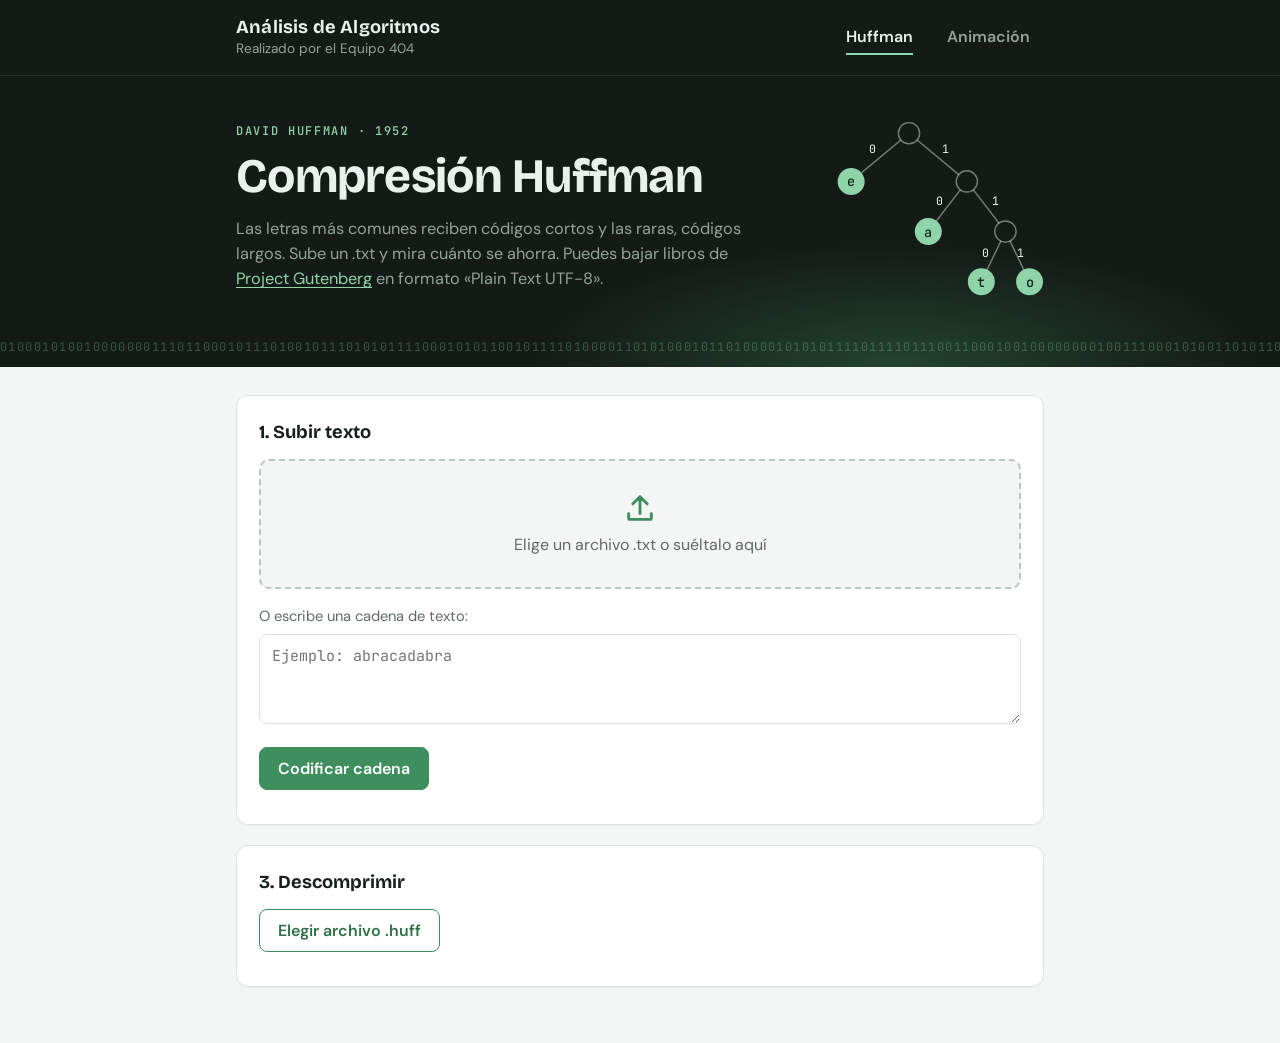
==== index.html @ 55862d4d "Resuelve conflictos de descomprension" ====
<!doctype html>
<html lang="es">
<head>
<meta charset="utf-8">
<meta name="viewport" content="width=device-width, initial-scale=1">
<title>Compresión Huffman</title>
<link rel="preconnect" href="https://fonts.googleapis.com">
<link rel="preconnect" href="https://fonts.gstatic.com" crossorigin>
<link href="https://fonts.googleapis.com/css2?family=Bricolage+Grotesque:opsz,wght@12..96,600;12..96,700&family=DM+Sans:wght@400;500;600&family=JetBrains+Mono:wght@400;500&display=swap" rel="stylesheet">
<link rel="stylesheet" href="estilos.css">
</head>
<body>

<header class="top">
  <div class="wrap">
    <div>
      <h1>Análisis de Algoritmos</h1>
      <p>Realizado por el Equipo 404</p>
    </div>
    <nav aria-label="Secciones">
      <a href="index.html" aria-current="page">Huffman</a>
      <a href="animacion.html">Animación</a>
    </nav>
  </div>
</header>

<section class="hero">
  <div class="wrap hero-inner">
    <div class="hero-text">
      <p class="eyebrow">David Huffman · 1952</p>
      <h2>Compresión Huffman</h2>
      <p class="lead">Las letras más comunes reciben códigos cortos y las raras, códigos largos. Sube un .txt y mira cuánto se ahorra. Puedes bajar libros de <a href="https://www.gutenberg.org" target="_blank" rel="noopener">Project Gutenberg</a> en formato «Plain Text UTF-8».</p>
    </div>
    <svg class="tree" viewBox="0 0 280 200" role="img" aria-label="Árbol de Huffman: e vale 0, a vale 10, t vale 110, o vale 111">
      <line class="ln" pathLength="1" style="--d:.3s" x1="140" y1="22" x2="80" y2="72"/>
      <line class="ln" pathLength="1" style="--d:.45s" x1="140" y1="22" x2="200" y2="72"/>
      <line class="ln" pathLength="1" style="--d:.9s" x1="200" y1="72" x2="160" y2="124"/>
      <line class="ln" pathLength="1" style="--d:1.05s" x1="200" y1="72" x2="240" y2="124"/>
      <line class="ln" pathLength="1" style="--d:1.5s" x1="240" y1="124" x2="215" y2="176"/>
      <line class="ln" pathLength="1" style="--d:1.65s" x1="240" y1="124" x2="265" y2="176"/>
      <circle class="node lf" style="--d:0s" cx="140" cy="22" r="11"/>
      <circle class="node lf" style="--d:.7s" cx="200" cy="72" r="11"/>
      <circle class="node lf" style="--d:1.3s" cx="240" cy="124" r="11"/>
      <g class="lf" style="--d:.8s"><circle class="leafc" cx="80" cy="72" r="14"/><text class="sym" x="80" y="72">e</text></g>
      <g class="lf" style="--d:1.35s"><circle class="leafc" cx="160" cy="124" r="14"/><text class="sym" x="160" y="124">a</text></g>
      <g class="lf" style="--d:1.9s"><circle class="leafc" cx="215" cy="176" r="14"/><text class="sym" x="215" y="176">t</text></g>
      <g class="lf" style="--d:2s"><circle class="leafc" cx="265" cy="176" r="14"/><text class="sym" x="265" y="176">o</text></g>
      <text class="bt" style="--d:.6s" x="102" y="38">0</text>
      <text class="bt" style="--d:.7s" x="178" y="38">1</text>
      <text class="bt" style="--d:1.2s" x="172" y="92">0</text>
      <text class="bt" style="--d:1.3s" x="230" y="92">1</text>
      <text class="bt" style="--d:1.8s" x="219" y="146">0</text>
      <text class="bt" style="--d:1.9s" x="256" y="146">1</text>
    </svg>
  </div>
  <div class="bitrail" aria-hidden="true"><span>[base64] [base64] </span></div>
</section>

<div class="wrap">
<main>

  <section id="huffman" class="stack">

    <div class="card">
      <h2>1. Subir texto</h2>
      <label class="drop" id="drop" for="fileIn">
        <svg viewBox="0 0 24 24" aria-hidden="true"><path d="M12 16V4M7 9l5-5 5 5M4 16v3a1 1 0 0 0 1 1h14a1 1 0 0 0 1-1v-3"/></svg>
        <span id="dropText">Elige un archivo .txt o suéltalo aquí</span>
        <input id="fileIn" type="file" accept=".txt,text/plain">
      </label>
      <label class="or" for="textIn">O escribe una cadena de texto:</label>
      <textarea id="textIn" rows="3" placeholder="Ejemplo: abracadabra"></textarea>
      <div class="actions"><button class="btn" id="textBtn" type="button">Codificar cadena</button></div>
      <div class="msg" id="msg" role="status" aria-live="polite"></div>
    </div>

    <div class="card" id="result" hidden>
      <h2>2. Resultado</h2>
      <div class="stats" id="stats"></div>
      <div class="cmp" id="cmp"></div>
      <div class="msg" id="verify"></div>
      <div class="actions">
        <button class="btn" id="dlHuff" type="button">Descargar comprimido (.huff)</button>
        <button class="btn" id="dlBack" type="button">Descargar recuperado (.txt)</button>
        <button class="btn ghost" id="dlBoth" type="button">Descargar ambos</button>
        <button class="btn ghost" id="toggle" type="button">Ver tabla de códigos</button>
        <button class="btn ghost" id="toggleTree" type="button">Ver árbol de frecuencias</button>
      </div>
      <div id="treeBox" hidden>
        <p class="msg" id="treeInfo"></p>
        <div class="treewrap"><svg id="treeSvg" class="ftree" role="img" aria-label="Árbol de frecuencias de Huffman"></svg></div>
      </div>
      <div id="tableBox" hidden>
        <div class="tablewrap">
          <table>
            <thead><tr><th>Símbolo</th><th class="n">Frecuencia</th><th class="n">Bits</th><th>Código</th></tr></thead>
            <tbody id="body"></tbody>
          </table>
        </div>
      </div>
    </div>

    <div class="card">
      <h2>3. Descomprimir</h2>
      <label class="btn ghost" for="huffIn" style="display:inline-block;cursor:pointer">Elegir archivo .huff</label>
      <input id="huffIn" type="file" accept=".huff" style="position:absolute;width:1px;height:1px;opacity:0">
      <div class="msg" id="decMsg" role="status" aria-live="polite"></div>
      <div id="decBox" hidden>
        <div class="preview" id="decPreview"></div>
        <div class="actions"><button class="btn" id="decDl" type="button">Descargar .txt</button></div>
      </div>
    </div>
  </section>
</main>
</div>

<script>
/* ===== Núcleo de Huffman (bytes UTF-8, códigos canónicos) ===== */
const SYM_NAMES = { 32: '␣', 10: '↵', 13: '⏎', 9: '⇥' };
function symLabel(b) {
  if (SYM_NAMES[b]) return SYM_NAMES[b];
  if (b < 32 || b === 127) return '0x' + b.toString(16).toUpperCase().padStart(2, '0');
  if (b >= 128) return '0x' + b.toString(16).toUpperCase();
  return String.fromCharCode(b);
}

function buildLengths(data) {
  const freq = new Array(256).fill(0);
  for (let i = 0; i < data.length; i++) freq[data[i]]++;
  const syms = [];
  for (let b = 0; b < 256; b++) if (freq[b]) syms.push(b);
  const lengths = new Array(256).fill(0);

  let root = null;

  if (syms.length === 1) {
    lengths[syms[0]] = 1;
    root = { sym: syms[0], w: freq[syms[0]] }; // Árbol de un solo nodo
  } else if (syms.length > 1) {
    let id = 0;
    let nodes = syms.map(b => ({ w: freq[b], id: id++, sym: b }));
    while (nodes.length > 1) {
      nodes.sort((a, b) => a.w - b.w || a.id - b.id);
      const a = nodes.shift(), b = nodes.shift();
      nodes.push({ w: a.w + b.w, id: id++, l: a, r: b });
    }
    (function walk(n, d) {
      if (n.sym !== undefined) { lengths[n.sym] = d; return; }
      walk(n.l, d + 1); walk(n.r, d + 1);
    })(nodes[0], 0);

    root = nodes[0]; // Capturar la raíz
  }

  return { freq, syms, lengths, root };
}

function canonicalBits(lengths) {
  const order = [];
  for (let b = 0; b < 256; b++) if (lengths[b] > 0) order.push(b);
  order.sort((a, b) => lengths[a] - lengths[b] || a - b);
  const table = new Array(256).fill(null);
  let code = 0n, prev = 0;
  order.forEach((s, i) => {
    const len = lengths[s];
    code = i === 0 ? 0n : (code + 1n) << BigInt(len - prev);
    prev = len;
    const str = code.toString(2).padStart(len, '0');
    const arr = new Uint8Array(len);
    for (let k = 0; k < len; k++) arr[k] = str.charCodeAt(k) - 48;
    table[s] = arr;
  });
  return table;
}

// Formato HUF1: "HUF1" | largo original (u32) | n símbolos (u16) | n × (byte, longitud) | bits
function huffmanCompress(data) {
  const { freq, syms, lengths, root } = buildLengths(data);
  const bitsTable = canonicalBits(lengths);
  let totalBits = 0;
  for (const b of syms) totalBits += freq[b] * lengths[b];
  const n = syms.length;
  const headerSize = 10 + n * 2;
  const out = new Uint8Array(headerSize + Math.ceil(totalBits / 8));
  out.set([0x48, 0x55, 0x46, 0x31], 0);
  const dv = new DataView(out.buffer);
  dv.setUint32(4, data.length);
  dv.setUint16(8, n);
  let p = 10;
  for (const b of syms) { out[p++] = b; out[p++] = lengths[b]; }
  let cur = 0, nb = 0, o = headerSize;
  for (let i = 0; i < data.length; i++) {
    const bits = bitsTable[data[i]];
    for (let k = 0; k < bits.length; k++) {
      cur = (cur << 1) | bits[k];
      if (++nb === 8) { out[o++] = cur; cur = 0; nb = 0; }
    }
  }
  if (nb > 0) out[o] = cur << (8 - nb);
  return { out, freq, syms, lengths, bitsTable, totalBits, headerSize, root };
}

function huffmanDecompress(bytes) {
  if (bytes.length < 10 || bytes[0] !== 0x48 || bytes[1] !== 0x55 || bytes[2] !== 0x46 || bytes[3] !== 0x31)
    throw new Error('El archivo no tiene el formato HUF1.');
  const dv = new DataView(bytes.buffer, bytes.byteOffset, bytes.byteLength);
  const len = dv.getUint32(4), n = dv.getUint16(8);
  const headerSize = 10 + n * 2;
  if (n > 256 || bytes.length < headerSize) throw new Error('Cabecera incompleta.');
  const out = new Uint8Array(len);
  if (len === 0) return out;
  if (n === 0) throw new Error('Tabla de códigos vacía.');
  const lengths = new Array(256).fill(0);
  for (let i = 0; i < n; i++) lengths[bytes[10 + i * 2]] = bytes[11 + i * 2];
  const bitsTable = canonicalBits(lengths);
  const L = [-1], R = [-1], leaf = [-1];
  for (let s = 0; s < 256; s++) {
    const bits = bitsTable[s];
    if (!bits) continue;
    let node = 0;
    for (let k = 0; k < bits.length; k++) {
      const arr = bits[k] ? R : L;
      if (arr[node] === -1) { arr[node] = L.length; L.push(-1); R.push(-1); leaf.push(-1); }
      node = arr[node];
    }
    leaf[node] = s;
  }
  let node = 0, o = 0;
  outer: for (let i = headerSize; i < bytes.length; i++) {
    const byte = bytes[i];
    for (let k = 7; k >= 0; k--) {
      node = ((byte >> k) & 1) ? R[node] : L[node];
      if (node === -1) throw new Error('Datos corruptos.');
      if (leaf[node] !== -1) {
        out[o++] = leaf[node]; node = 0;
        if (o === len) break outer;
      }
    }
  }
  if (o !== len) throw new Error('Faltan datos en el archivo.');
  return out;
}

/* ===== Interfaz Huffman ===== */
const $ = (s) => document.querySelector(s);
const fmtN = (n) => n.toLocaleString('es-MX');
function fmtBytes(n) {
  if (n < 1024) return n + ' B';
  if (n < 1048576) return (n / 1024).toFixed(1) + ' KB';
  return (n / 1048576).toFixed(2) + ' MB';
}
function download(name, bytes, mime) {
  const url = URL.createObjectURL(new Blob([bytes], { type: mime }));
  const a = document.createElement('a');
  a.href = url; a.download = name;
  document.body.appendChild(a); a.click(); a.remove();
  setTimeout(() => URL.revokeObjectURL(url), 3000);
}
function setMsg(el, text, kind) { el.textContent = text; el.className = 'msg' + (kind ? ' ' + kind : ''); }


/* Animaciones del resultado */
const reduceMotion = matchMedia('(prefers-reduced-motion: reduce)').matches;
function formatStat(v, kind) {
  if (kind === 'bytes') return fmtBytes(Math.round(v));
  if (kind === 'pct') return v.toFixed(1) + ' %';
  return v.toFixed(2);
}
function countUp() {
  document.querySelectorAll('#stats b').forEach(el => {
    const target = parseFloat(el.dataset.num), kind = el.dataset.kind;
    if (reduceMotion) { el.textContent = formatStat(target, kind); return; }
    const t0 = performance.now(), dur = 1000;
    (function tick(now) {
      const p = Math.min(1, (now - t0) / dur);
      el.textContent = formatStat(target * (1 - Math.pow(1 - p, 3)), kind);
      if (p < 1) requestAnimationFrame(tick); else el.textContent = formatStat(target, kind);
    })(t0);
  });
}
function showBars(orig, comp) {
  const pct = Math.max(2, Math.min(100, 100 * comp / orig));
  const row = (label, cls, text) => `<div class="cmp-row"><span>${label}</span><div class="cmp-track"><div class="cmp-fill ${cls}"></div><span class="cmp-text">${text}</span></div></div>`;
  $('#cmp').innerHTML = row('Original', '', fmtN(orig) + ' bytes') + row('Huffman', 'small', fmtN(comp) + ' bytes');
  const fills = document.querySelectorAll('#cmp .cmp-fill');
  requestAnimationFrame(() => requestAnimationFrame(() => {
    fills[0].style.width = '100%';
    fills[1].style.width = pct + '%';
  }));
}

let current = null; // { name, raw, res, back }

const MAX_BYTES = 10 * 1024 * 1024; // 10 MB

// Revisa que sea un .txt y que no sea demasiado grande
function checkFile(file) {
  const isTxt = /\.txt$/i.test(file.name) || file.type === 'text/plain';
  if (!isTxt) return 'Solo se aceptan archivos .txt.';
  if (file.size > MAX_BYTES) return `El archivo pesa ${fmtBytes(file.size)}; el máximo es ${fmtBytes(MAX_BYTES)}.`;
  return '';
}

async function handleFile(file, note = '') {
  const msg = $('#msg');
  if (!file) return;
  current = null;
  $('#result').hidden = true;
  const error = checkFile(file);
  if (error) { setMsg(msg, error, 'err'); return; }
  try {
    const raw = new Uint8Array(await file.arrayBuffer());
    if (!raw.length) throw new Error('El archivo está vacío.');
    processBytes(raw, file.name.replace(/\.txt$/i, ''));
    $('#dropText').textContent = file.name;
    setMsg(msg, note); // aviso opcional (p. ej. "se soltaron varios archivos")
  } catch (e) {
    setMsg(msg, e.message, 'err');
  }
}

// Codifica una cadena escrita a mano (se pasa a bytes UTF-8, igual que un .txt)
function handleText() {
  const msg = $('#msg');
  const text = $('#textIn').value;
  if (!text) { setMsg(msg, 'Escribe algo para codificar.', 'err'); return; }
  const raw = new TextEncoder().encode(text);
  if (raw.length > MAX_BYTES) { setMsg(msg, `La cadena pesa ${fmtBytes(raw.length)}; el máximo es ${fmtBytes(MAX_BYTES)}.`, 'err'); return; }
  processBytes(raw, 'cadena');
  setMsg(msg, '');
}

// Comprime, verifica y muestra el resultado (lo usan el archivo y la cadena)
function processBytes(raw, name) {
  const res = huffmanCompress(raw);
  const back = huffmanDecompress(res.out);
  const same = back.length === raw.length && back.every((v, i) => v === raw[i]);
  current = { name, raw, res, back };
  showResult(raw, res, same);
}

/* ===== Árbol de frecuencias =====
   Se arma a partir de la tabla de códigos: cada bit 0 va a la izquierda y cada 1 a la derecha.
   Así el dibujo coincide exactamente con los códigos de la tabla. Cada nodo interno
   guarda la suma de las frecuencias de las hojas que tiene debajo. */
function buildTree(res) {
  const root = { w: 0 };
  for (const s of res.syms) {
    let n = root;
    n.w += res.freq[s];
    for (const bit of res.bitsTable[s]) {
      const side = bit ? 'r' : 'l';
      n = n[side] || (n[side] = { w: 0 });
      n.w += res.freq[s];
    }
    n.sym = s;
  }
  return root;
}

const fmtShort = (n) => n >= 1e6 ? (n / 1e6).toFixed(1) + 'M' : n >= 1e4 ? Math.round(n / 1e3) + 'k' : String(n);

function drawTree(res) {
  const GAP = 46, LEVEL = 70, PAD = 30, R = 16;
  const root = buildTree(res);
  let leaves = 0, depth = 0;
  // Posición: las hojas se reparten de izquierda a derecha; cada padre queda al centro de sus hijos
  (function place(n, d) {
    n.y = PAD + d * LEVEL;
    depth = Math.max(depth, d);
    if (n.sym !== undefined) { n.x = PAD + leaves++ * GAP; return; }
    const kids = [n.l, n.r].filter(Boolean);
    kids.forEach(k => place(k, d + 1));
    n.x = kids.reduce((s, k) => s + k.x, 0) / kids.length;
  })(root, 0);

  const svg = $('#treeSvg');
  const W = PAD * 2 + (leaves - 1) * GAP, H = PAD * 2 + depth * LEVEL + 18;
  svg.setAttribute('viewBox', `0 0 ${W} ${H}`);
  svg.setAttribute('width', W);
  svg.setAttribute('height', H);
  svg.replaceChildren();
  const NS = 'http://www.w3.org/2000/svg';
  const el = (tag, attrs, text) => {
    const e = document.createElementNS(NS, tag);
    for (const k in attrs) e.setAttribute(k, attrs[k]);
    if (text !== undefined) e.textContent = text;
    return e;
  };
  const edges = el('g', {}), nodes = el('g', {});
  (function render(n, code) {
    for (const [side, bit] of [['l', '0'], ['r', '1']]) {
      const c = n[side];
      if (!c) continue;
      edges.append(el('line', { x1: n.x, y1: n.y, x2: c.x, y2: c.y }));
      edges.append(el('text', { class: 'bit', x: (n.x + c.x) / 2 + (bit === '0' ? -8 : 8), y: (n.y + c.y) / 2 - 4 }, bit));
      render(c, code + bit);
    }
    const g = el('g', { class: n.sym !== undefined ? 'leaf' : 'inner' });
    if (n.sym !== undefined) {
      g.append(el('title', {}, `${symLabel(n.sym)} · frecuencia ${fmtN(n.w)} · código ${code}`));
      g.append(el('circle', { cx: n.x, cy: n.y, r: R }));
      const label = symLabel(n.sym);
      g.append(el('text', { class: 'sym' + (label.length > 2 ? ' long' : ''), x: n.x, y: n.y }, label));
      g.append(el('text', { class: 'w', x: n.x, y: n.y + R + 11 }, fmtShort(n.w)));
    } else {
      g.append(el('title', {}, `Nodo interno · suma ${fmtN(n.w)}`));
      g.append(el('circle', { cx: n.x, cy: n.y, r: R }));
      g.append(el('text', { class: 'sum', x: n.x, y: n.y }, fmtShort(n.w)));
    }
    nodes.append(g);
  })(root, '');
  svg.append(edges, nodes);
  setMsg($('#treeInfo'), `${leaves} ${leaves === 1 ? 'hoja (símbolo distinto)' : 'hojas (símbolos distintos)'}, profundidad ${depth}. Izquierda = 0, derecha = 1. Pasa el cursor sobre una hoja para ver su código.`);
}

function showResult(raw, res, same) {
  $('#result').hidden = false;
  const saving = 100 * (1 - res.out.length / raw.length);
  const stat = (label, num, kind, main) => `<div class="stat${main ? ' main' : ''}"><b data-num="${num}" data-kind="${kind}">0</b><span>${label}</span></div>`;
  $('#stats').innerHTML =
    stat('Original', raw.length, 'bytes') +
    stat('Comprimido', res.out.length, 'bytes') +
    stat('Ahorro', saving, 'pct', true) +
    stat('Bits por símbolo', res.totalBits / raw.length, 'bits');
  countUp();
  showBars(raw.length, res.out.length);
  setMsg($('#verify'), same ? 'Verificado: al descomprimir se obtiene el mismo texto.' : 'Error: el texto descomprimido no coincide.', same ? 'ok' : 'err');

  const rows = res.syms.slice().sort((a, b) => res.freq[b] - res.freq[a] || a - b);
  const body = $('#body');
  body.replaceChildren();
  for (const b of rows) {
    const tr = document.createElement('tr');
    const cells = [
      [symLabel(b), ''],
      [fmtN(res.freq[b]), 'n'],
      [String(res.lengths[b]), 'n'],
      [Array.from(res.bitsTable[b]).join(''), 'c']
    ];
    for (const [text, cls] of cells) {
      const td = document.createElement('td');
      td.textContent = text;
      if (cls) td.className = cls;
      tr.append(td);
    }
    body.append(tr);
  }
  Array.from(body.children).forEach((tr, i) => { tr.style.animationDelay = Math.min(i, 24) * 25 + 'ms'; });
  drawTree(res);
  $('#result').scrollIntoView({ behavior: reduceMotion ? 'auto' : 'smooth', block: 'start' });
}

$('#fileIn').addEventListener('change', async (e) => {
  const f = e.target.files[0];
  await handleFile(f);
  e.target.value = ''; // permite volver a elegir el mismo archivo
});

const drop = $('#drop');
let dragDepth = 0; // cuenta entradas/salidas para que los hijos (svg, span) no causen parpadeo
drop.addEventListener('dragenter', (e) => { e.preventDefault(); dragDepth++; drop.classList.add('over'); });
drop.addEventListener('dragover', (e) => { e.preventDefault(); e.dataTransfer.dropEffect = 'copy'; });
drop.addEventListener('dragleave', (e) => {
  e.preventDefault();
  if (--dragDepth <= 0) { dragDepth = 0; drop.classList.remove('over'); }
});
drop.addEventListener('drop', (e) => {
  e.preventDefault();
  dragDepth = 0;
  drop.classList.remove('over');
  const files = e.dataTransfer.files;
  if (!files.length) return;
  const note = files.length > 1 ? `Soltaste ${files.length} archivos; solo se usó «${files[0].name}».` : '';
  handleFile(files[0], note);
});

// Evita que el navegador abra el archivo si se suelta fuera de la zona
['dragover', 'drop'].forEach(t => window.addEventListener(t, (e) => {
  if (!drop.contains(e.target)) e.preventDefault();
}));

$('#toggle').addEventListener('click', () => {
  const box = $('#tableBox');
  box.hidden = !box.hidden;
  $('#toggle').textContent = box.hidden ? 'Ver tabla de códigos' : 'Ocultar tabla de códigos';
});
$('#toggleTree').addEventListener('click', () => {
  const box = $('#treeBox');
  box.hidden = !box.hidden;
  $('#toggleTree').textContent = box.hidden ? 'Ver árbol de frecuencias' : 'Ocultar árbol de frecuencias';
});
$('#textBtn').addEventListener('click', handleText);
$('#textIn').addEventListener('keydown', (e) => { if (e.key === 'Enter' && (e.ctrlKey || e.metaKey)) handleText(); });
const dlCompressed = () => current && download(current.name + '.huff', current.res.out, 'application/octet-stream');
const dlRecovered = () => current && download(current.name + '_recuperado.txt', current.back, 'text/plain;charset=utf-8');
$('#dlHuff').addEventListener('click', dlCompressed);
$('#dlBack').addEventListener('click', dlRecovered);
$('#dlBoth').addEventListener('click', () => {
  if (!current) return;
  dlCompressed();
  setTimeout(dlRecovered, 400); // separados para que el navegador no bloquee la segunda descarga
});

let decoded = null, decName = 'texto';
$('#huffIn').addEventListener('change', async (e) => {
  const f = e.target.files[0];
  if (!f) return;
  const m = $('#decMsg');
  decoded = null;
  try {
    decoded = huffmanDecompress(new Uint8Array(await f.arrayBuffer()));
    decName = f.name.replace(/\.huff$/i, '');
    setMsg(m, 'Descomprimido: ' + fmtN(decoded.length) + ' bytes.', 'ok');
    $('#decPreview').textContent = new TextDecoder('utf-8').decode(decoded.subarray(0, 1500)) + (decoded.length > 1500 ? '\n…' : '');
    $('#decBox').hidden = false;
  } catch (err) {
    setMsg(m, err.message, 'err');
    $('#decBox').hidden = true;
  }
  e.target.value = ''; // permite volver a elegir el mismo archivo
});
$('#decDl').addEventListener('click', () => decoded && download(decName + '_recuperado.txt', decoded, 'text/plain;charset=utf-8'));
</script>
</body>
</html>
---- estilos.css ----
/* Análisis de Algoritmos · Equipo 404
   Banda oscura arriba (menú + portada animada), contenido claro abajo. */
:root {
  --bg: #F3F6F4;
  --surface: #FFFFFF;
  --ink: #17201B;
  --muted: #5F6B64;
  --line: #DCE3DE;
  --accent: #3E8E5E;
  --accent-dark: #2F7249;
  --accent-soft: #E6F2EA;
  --hero: #141B17;
  --hero-ink: #EAF1EC;
  --hero-muted: #93A39A;
  --leaf: #8FD4A9;
  --bad: #B3261E;
  --font-display: "Bricolage Grotesque", "Segoe UI", system-ui, sans-serif;
  --font-body: "DM Sans", system-ui, -apple-system, "Segoe UI", Roboto, sans-serif;
  --font-mono: "JetBrains Mono", ui-monospace, Menlo, Consolas, monospace;
}
* { box-sizing: border-box; }
html { scroll-behavior: smooth; }
body {
  margin: 0; background: var(--bg); color: var(--ink);
  font: 16px/1.55 var(--font-body);
}
h1, h2, h3 { font-family: var(--font-display); text-wrap: balance; }
[hidden] { display: none !important; }
.wrap { max-width: 840px; margin: 0 auto; padding-left: 16px; padding-right: 16px; }
:focus-visible { outline: 3px solid var(--accent); outline-offset: 2px; }

/* ---------- Banda superior ---------- */
.top { background: var(--hero); color: var(--hero-ink); border-bottom: 1px solid rgba(255,255,255,.08); }
.top .wrap { display: flex; flex-wrap: wrap; align-items: center; justify-content: space-between; gap: 8px 24px; padding-block: 16px; }
.top h1 { font-size: 1.15rem; margin: 0; line-height: 1.2; letter-spacing: .01em; }
.top p { margin: 0; color: var(--hero-muted); font-size: .85rem; }
nav { display: flex; gap: 6px; }
nav a {
  position: relative; color: var(--hero-muted); text-decoration: none; font-weight: 600; padding: 8px 14px; border-radius: 6px;
  transition: color .2s, background .2s;
}
nav a::after {
  content: ""; position: absolute; left: 14px; right: 14px; bottom: 3px; height: 2px; background: var(--leaf);
  transform: scaleX(0); transform-origin: left; transition: transform .25s ease;
}
nav a:hover { color: var(--hero-ink); background: rgba(255,255,255,.06); }
nav a:hover::after, nav a[aria-current="page"]::after { transform: scaleX(1); }
nav a[aria-current="page"] { color: var(--hero-ink); }
nav a:focus-visible { outline-color: var(--leaf); }

/* ---------- Portada ---------- */
.hero { position: relative; overflow: hidden; background: var(--hero); color: var(--hero-ink); }
.hero::before {
  content: ""; position: absolute; inset: auto -10% -60% 30%; height: 120%; pointer-events: none;
  background: radial-gradient(closest-side, rgba(62,142,94,.35), transparent 70%);
}
.hero-inner { position: relative; display: flex; flex-wrap: wrap; align-items: center; justify-content: space-between; gap: 24px 32px; padding-block: 36px 62px; }
.hero-text { flex: 1 1 320px; min-width: 0; }
.eyebrow { font: 500 12px/1 var(--font-mono); letter-spacing: .14em; text-transform: uppercase; color: var(--leaf); margin: 0 0 14px; }
.hero h2 { font-size: clamp(2rem, 6vw, 3rem); line-height: 1.05; margin: 0; letter-spacing: -.015em; }
.hero .lead { margin: 14px 0 0; max-width: 46ch; color: var(--hero-muted); font-size: 1.02rem; }
.hero .lead a { color: var(--leaf); text-underline-offset: 3px; }
.tree { flex: 0 1 270px; width: 100%; max-width: 270px; height: auto; }
.tree line { stroke: rgba(234,241,236,.45); stroke-width: 1.5; }
.tree .node { fill: var(--hero); stroke: rgba(234,241,236,.45); stroke-width: 1.5; }
.tree .leafc { fill: var(--leaf); }
.tree text { font-family: var(--font-mono); text-anchor: middle; dominant-baseline: central; }
.tree .sym { fill: #10261A; font-size: 14px; font-weight: 500; }
.tree .bt { fill: var(--hero-ink); font-size: 12px; }
.bitrail {
  position: absolute; left: 0; right: 0; bottom: 14px; overflow: hidden; white-space: nowrap;
  font: 400 12px/1 var(--font-mono); letter-spacing: .12em; color: rgba(143,212,169,.3); user-select: none;
}
.bitrail span { display: inline-block; }

/* Barras que se reacomodan (portada de ordenamiento) */
.sortbars { flex: 0 1 240px; height: 150px; width: 100%; max-width: 240px; display: flex; align-items: flex-end; gap: 6px; }
.sortbars i { flex: 1; height: 100%; background: var(--leaf); border-radius: 3px 3px 0 0; opacity: .85; transform-origin: bottom; transform: scaleY(calc(.25 + var(--h) * .75)); }
.sortbars i:nth-child(3n) { background: var(--accent); }
.sortbars i:nth-child(4n) { background: #CFE9D8; }

/* ---------- Contenido ---------- */
main { display: flex; flex-direction: column; gap: 20px; padding-block: 28px 56px; }
.stack { display: flex; flex-direction: column; gap: 20px; }
h2 { font-size: 1.15rem; margin: 0 0 12px; }
.sub { color: var(--muted); margin: 0 0 16px; max-width: 62ch; }
.card {
  background: var(--surface); border: 1px solid var(--line); border-radius: 12px; padding: 22px; min-width: 0;
  box-shadow: 0 1px 2px rgba(23,32,27,.04);
  transition: box-shadow .25s, transform .25s, border-color .25s;
}
.card:hover { box-shadow: 0 10px 28px -14px rgba(23,32,27,.28); border-color: #C6D2CA; }

/* Botones */
.btn {
  background: var(--accent); color: #fff; border: 1px solid var(--accent); border-radius: 8px; padding: 10px 18px;
  font: 600 1rem var(--font-body); cursor: pointer;
  transition: transform .15s, box-shadow .2s, background .2s, color .2s;
}
.btn:hover { background: var(--accent-dark); box-shadow: 0 6px 16px -6px rgba(47,114,73,.7); transform: translateY(-1px); }
.btn:active { transform: translateY(0) scale(.97); box-shadow: none; }
.btn.ghost { background: transparent; color: var(--accent-dark); border-color: var(--accent); }
.btn.ghost:hover { background: var(--accent-soft); box-shadow: none; }
.btn:disabled { opacity: .55; cursor: not-allowed; transform: none; box-shadow: none; }
.btn.busy::after {
  content: ""; display: inline-block; width: 12px; height: 12px; margin-left: 10px; vertical-align: -1px;
  border: 2px solid currentColor; border-right-color: transparent; border-radius: 50%; animation: spin .7s linear infinite;
}
.actions { display: flex; flex-wrap: wrap; align-items: center; gap: 10px; margin-top: 16px; }

/* Zona para soltar archivos */
.drop {
  position: relative; display: flex; flex-direction: column; align-items: center; gap: 8px; text-align: center;
  border: 2px dashed #B9C8BE; border-radius: 10px; padding: 30px 16px; cursor: pointer; color: var(--muted);
  background: var(--bg); transition: border-color .2s, background .2s, color .2s, transform .2s;
}
.drop svg { width: 34px; height: 34px; stroke: var(--accent); fill: none; stroke-width: 2; stroke-linecap: round; stroke-linejoin: round; }
.drop:hover, .drop.over { border-color: var(--accent); background: var(--accent-soft); color: var(--ink); }
.drop.over { transform: scale(1.01); }
.drop input { position: absolute; width: 1px; height: 1px; opacity: 0; }
.drop:focus-within { outline: 3px solid var(--accent); outline-offset: 2px; }

/* Mensajes */
.msg { margin-top: 12px; color: var(--muted); overflow-wrap: anywhere; }
.msg.ok { color: var(--accent-dark); font-weight: 500; }
.msg.err { color: var(--bad); }
.hint { color: var(--muted); font-size: .9rem; margin: 12px 0 0; }

/* Resultado */
.stats { display: grid; grid-template-columns: repeat(auto-fit, minmax(150px, 1fr)); gap: 12px; margin-bottom: 18px; }
.stat { background: var(--bg); border: 1px solid var(--line); border-radius: 10px; padding: 12px 14px; min-width: 0; }
.stat b { display: block; font: 700 1.6rem/1.2 var(--font-display); font-variant-numeric: tabular-nums; }
.stat span { color: var(--muted); font-size: .85rem; }
.stat.main { background: var(--accent-soft); border-color: #BCDCC8; }
.stat.main b { color: var(--accent-dark); }

.cmp { display: grid; gap: 8px; margin-bottom: 6px; }
.cmp-row { display: grid; grid-template-columns: 96px 1fr; gap: 12px; align-items: center; font-size: .9rem; color: var(--muted); }
.cmp-track { height: 28px; background: var(--bg); border: 1px solid var(--line); border-radius: 6px; position: relative; overflow: hidden; }
.cmp-fill { height: 100%; width: 0; background: #C9D3CC; transition: width 1.1s cubic-bezier(.2,.8,.2,1); }
.cmp-fill.small { background: linear-gradient(90deg, var(--accent), #5FB382); }
.cmp-text { position: absolute; inset: 0; display: flex; align-items: center; padding-left: 10px; font: 500 12px var(--font-mono); color: var(--ink); }

/* Cadena escrita a mano */
.or { display: block; margin: 16px 0 6px; color: var(--muted); font-size: .92rem; }
#textIn {
  width: 100%; padding: 10px 12px; font: 15px/1.5 var(--font-mono); color: var(--ink);
  background: var(--surface); border: 1px solid var(--line); border-radius: 8px; resize: vertical;
}
#textIn:focus { outline: none; border-color: var(--accent); box-shadow: 0 0 0 3px var(--accent-soft); }

/* Árbol de frecuencias */
.treewrap { overflow: auto; max-height: 520px; border: 1px solid var(--line); border-radius: 8px; margin-top: 10px; background: var(--surface); }
.ftree { display: block; margin: 0 auto; }
.ftree line { stroke: #B9C6BE; stroke-width: 1.5; }
.ftree text { font-family: var(--font-mono); text-anchor: middle; dominant-baseline: central; }
.ftree .bit { fill: var(--accent-dark); font-size: 11px; font-weight: 600; }
.ftree .inner circle { fill: var(--surface); stroke: var(--accent); stroke-width: 1.5; }
.ftree .inner .sum { fill: var(--muted); font-size: 10px; }
.ftree .leaf circle { fill: var(--leaf); stroke: var(--accent-dark); stroke-width: 1.5; }
.ftree .leaf .sym { fill: #10261A; font-size: 13px; font-weight: 600; }
.ftree .leaf .sym.long { font-size: 8.5px; }
.ftree .leaf .w { fill: var(--muted); font-size: 10px; }
.ftree g { cursor: default; }

/* Tabla */
.tablewrap { overflow: auto; max-height: 360px; border: 1px solid var(--line); border-radius: 8px; margin-top: 14px; }
table { border-collapse: collapse; width: 100%; font-size: .92rem; }
th, td { text-align: left; padding: 8px 12px; border-bottom: 1px solid var(--line); }
th {
  position: sticky; top: 0; z-index: 1; color: var(--muted); font: 500 12px var(--font-mono); letter-spacing: .06em;
  text-transform: uppercase; background: var(--bg); white-space: nowrap;
}
tbody tr { transition: background .15s; }
tbody tr:hover { background: var(--accent-soft); }
tr:last-child td { border-bottom: 0; }
td.n, th.n { text-align: right; font-variant-numeric: tabular-nums; }
td.c { font-family: var(--font-mono); font-size: .85rem; color: var(--accent-dark); word-break: break-all; }

.preview {
  font: .88rem/1.5 var(--font-mono); background: var(--bg); border: 1px solid var(--line);
  border-radius: 8px; padding: 12px 14px; white-space: pre-wrap; overflow-wrap: anywhere; max-height: 180px; overflow: auto; margin-top: 12px;
}

/* ---------- Ordenamiento ---------- */
.algos { display: flex; flex-wrap: wrap; gap: 8px; margin-bottom: 18px; }
.algos label {
  --c: var(--accent); cursor: pointer; display: inline-flex; align-items: center; gap: 8px;
  padding: 6px 14px 6px 10px; border: 1px solid var(--line); border-radius: 999px; background: var(--surface);
  font-size: .92rem; transition: border-color .2s, background .2s, transform .15s;
}
.algos label::before { content: ""; width: 10px; height: 10px; border-radius: 50%; background: var(--c); flex: none; }
.algos label:hover { transform: translateY(-1px); border-color: var(--c); }
.algos input { width: 16px; height: 16px; accent-color: var(--c); margin: 0; }
.algos label:has(input:checked) { border-color: var(--c); background: color-mix(in srgb, var(--c) 11%, #fff); }
.chartbox { position: relative; width: 100%; }
.progress { height: 5px; background: var(--line); border-radius: 99px; overflow: hidden; margin-top: 16px; opacity: 0; transition: opacity .3s; }
.progress.on { opacity: 1; }
.progress-fill {
  height: 100%; width: 0; border-radius: 99px; transition: width .45s ease;
  background: linear-gradient(90deg, var(--accent), var(--leaf), var(--accent)); background-size: 200% 100%;
}
.progress.on .progress-fill { animation: shimmer 1.2s linear infinite; }

@media (max-width: 560px) {
  .card { padding: 16px 14px; }
  .cmp-row { grid-template-columns: 1fr; gap: 4px; }
}

/* ---------- Animaciones ---------- */
@keyframes spin { to { transform: rotate(360deg); } }
@keyframes shimmer { to { background-position: -200% 0; } }
@keyframes rise { from { opacity: 0; transform: translateY(14px); } }
@keyframes rowIn { from { opacity: 0; transform: translateX(-8px); } }
@keyframes drawLn { to { stroke-dashoffset: 0; } }
@keyframes pop { from { opacity: 0; transform: scale(.3); } }
@keyframes fade { from { opacity: 0; } }
@keyframes bob { 50% { transform: translateY(-5px); } }
@keyframes rail { to { transform: translateX(-50%); } }
@keyframes sortbar { 50% { transform: scaleY(calc(.25 + (1 - var(--h)) * .75)); } }

@media (prefers-reduced-motion: no-preference) {
  .hero-text > * { animation: rise .7s cubic-bezier(.2,.8,.2,1) backwards; }
  .hero-text > :nth-child(2) { animation-delay: .08s; }
  .hero-text > :nth-child(3) { animation-delay: .16s; }
  main > *, .stack > * { animation: rise .6s cubic-bezier(.2,.8,.2,1) backwards; }
  main > :nth-child(2), .stack > :nth-child(2) { animation-delay: .1s; }
  main > :nth-child(3), .stack > :nth-child(3) { animation-delay: .2s; }
  #result { animation: rise .6s cubic-bezier(.2,.8,.2,1) backwards; }
  .stats .stat { animation: rise .5s cubic-bezier(.2,.8,.2,1) backwards; }
  .stats .stat:nth-child(2) { animation-delay: .08s; }
  .stats .stat:nth-child(3) { animation-delay: .16s; }
  .stats .stat:nth-child(4) { animation-delay: .24s; }
  tbody tr { animation: rowIn .35s ease backwards; }
  .drop svg { animation: bob 2.6s ease-in-out infinite; }
  .bitrail span { animation: rail 60s linear infinite; }
  .tree .ln { stroke-dasharray: 1; stroke-dashoffset: 1; animation: drawLn .55s ease forwards; animation-delay: var(--d); }
  .tree .lf { transform-box: fill-box; transform-origin: center; animation: pop .45s cubic-bezier(.3,1.6,.5,1) backwards; animation-delay: var(--d); }
  .tree .bt { animation: fade .4s ease backwards; animation-delay: var(--d); }
  .sortbars i { animation: sortbar 2.8s ease-in-out infinite; animation-delay: calc(var(--i) * -.22s); }
}
@media (prefers-reduced-motion: reduce) {
  html { scroll-behavior: auto; }
  .cmp-fill, .progress-fill { transition: none; }
}
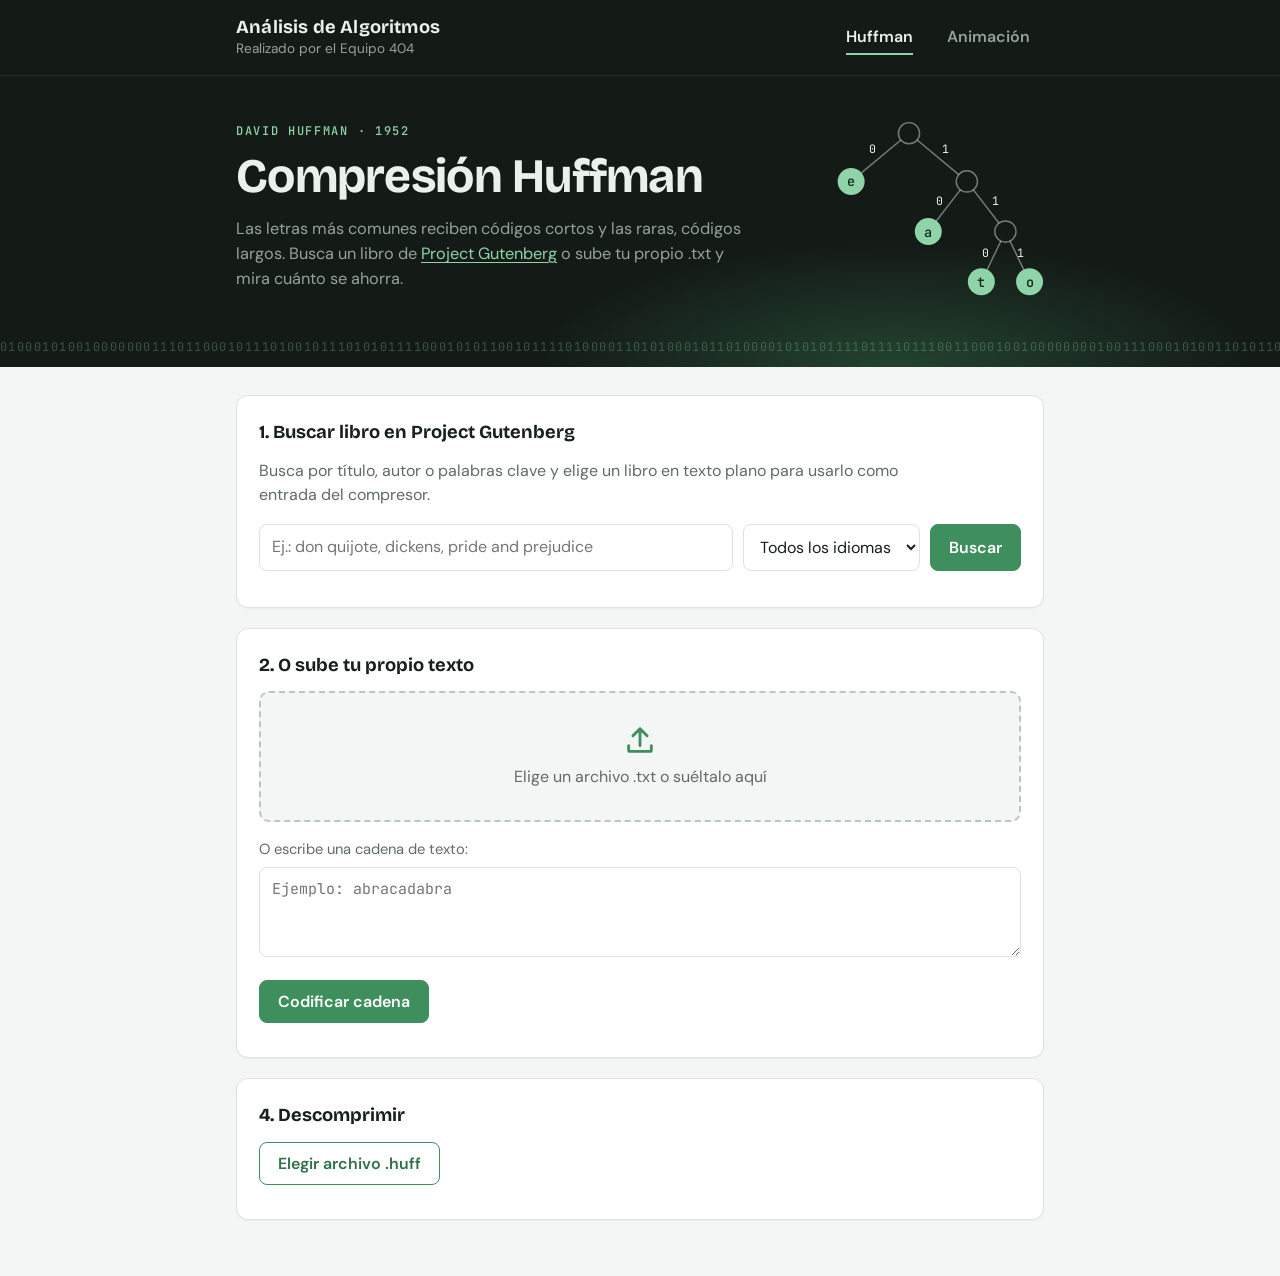
==== commit 5428d370: "Agrega buscador de Project Gutenberg como entrada del compresor" ====
--- a/index.html
+++ b/index.html
@@ -29,7 +29,7 @@
     <div class="hero-text">
       <p class="eyebrow">David Huffman · 1952</p>
       <h2>Compresión Huffman</h2>
-      <p class="lead">Las letras más comunes reciben códigos cortos y las raras, códigos largos. Sube un .txt y mira cuánto se ahorra. Puedes bajar libros de <a href="https://www.gutenberg.org" target="_blank" rel="noopener">Project Gutenberg</a> en formato «Plain Text UTF-8».</p>
+      <p class="lead">Las letras más comunes reciben códigos cortos y las raras, códigos largos. Busca un libro de <a href="https://www.gutenberg.org" target="_blank" rel="noopener">Project Gutenberg</a> o sube tu propio .txt y mira cuánto se ahorra.</p>
     </div>
     <svg class="tree" viewBox="0 0 280 200" role="img" aria-label="Árbol de Huffman: e vale 0, a vale 10, t vale 110, o vale 111">
       <line class="ln" pathLength="1" style="--d:.3s" x1="140" y1="22" x2="80" y2="72"/>
@@ -61,8 +61,31 @@
 
   <section id="huffman" class="stack">
 
+    <div class="card" id="gutCard">
+      <h2>1. Buscar libro en Project Gutenberg</h2>
+      <p class="sub">Busca por título, autor o palabras clave y elige un libro en texto plano para usarlo como entrada del compresor.</p>
+      <form class="gut-form" id="gutForm">
+        <label class="sr" for="gutQ">Título, autor o palabras clave</label>
+        <input id="gutQ" type="search" placeholder="Ej.: don quijote, dickens, pride and prejudice" autocomplete="off">
+        <label class="sr" for="gutLang">Idioma</label>
+        <select id="gutLang">
+          <option value="">Todos los idiomas</option>
+          <option value="es">Español</option>
+          <option value="en">English</option>
+          <option value="fr">Français</option>
+          <option value="de">Deutsch</option>
+          <option value="it">Italiano</option>
+          <option value="pt">Português</option>
+        </select>
+        <button class="btn" type="submit" id="gutBtn">Buscar</button>
+      </form>
+      <div class="msg" id="gutMsg" role="status" aria-live="polite"></div>
+      <ul class="gut-list" id="gutList"></ul>
+      <div class="actions" id="gutMoreBox" hidden><button class="btn ghost" id="gutMore" type="button">Ver más resultados</button></div>
+    </div>
+
     <div class="card">
-      <h2>1. Subir texto</h2>
+      <h2>2. O sube tu propio texto</h2>
       <label class="drop" id="drop" for="fileIn">
         <svg viewBox="0 0 24 24" aria-hidden="true"><path d="M12 16V4M7 9l5-5 5 5M4 16v3a1 1 0 0 0 1 1h14a1 1 0 0 0 1-1v-3"/></svg>
         <span id="dropText">Elige un archivo .txt o suéltalo aquí</span>
@@ -75,7 +98,7 @@
     </div>
 
     <div class="card" id="result" hidden>
-      <h2>2. Resultado</h2>
+      <h2>3. Resultado</h2>
       <div class="stats" id="stats"></div>
       <div class="cmp" id="cmp"></div>
       <div class="msg" id="verify"></div>
@@ -101,7 +124,7 @@
     </div>
 
     <div class="card">
-      <h2>3. Descomprimir</h2>
+      <h2>4. Descomprimir</h2>
       <label class="btn ghost" for="huffIn" style="display:inline-block;cursor:pointer">Elegir archivo .huff</label>
       <input id="huffIn" type="file" accept=".huff" style="position:absolute;width:1px;height:1px;opacity:0">
       <div class="msg" id="decMsg" role="status" aria-live="polite"></div>
@@ -264,6 +287,7 @@
 function formatStat(v, kind) {
   if (kind === 'bytes') return fmtBytes(Math.round(v));
   if (kind === 'pct') return v.toFixed(1) + ' %';
+  if (kind === 'ms') return v.toFixed(2) + ' ms';
   return v.toFixed(2);
 }
 function countUp() {
@@ -332,12 +356,145 @@
 
 // Comprime, verifica y muestra el resultado (lo usan el archivo y la cadena)
 function processBytes(raw, name) {
+  const t0 = performance.now(); // Iniciar cronómetro
   const res = huffmanCompress(raw);
+  const t1 = performance.now(); // Detener cronómetro
+
   const back = huffmanDecompress(res.out);
   const same = back.length === raw.length && back.every((v, i) => v === raw[i]);
+  
+  res.timeMs = +(t1 - t0).toFixed(2); // Guardar el tiempo
+  
   current = { name, raw, res, back };
   showResult(raw, res, same);
 }
+
+/* ===== Buscador de Project Gutenberg =====
+   El catálogo se consulta con Gutendex, una API pública y gratuita sobre el catálogo de Project Gutenberg.
+   El texto se descarga desde el navegador. Como gutenberg.org normalmente no permite leer sus archivos
+   desde otra página (CORS), primero se intenta directo y, si falla, a través de proxies públicos gratuitos. */
+const GUT_API = 'https://gutendex.com/books/';
+const GUT_PROXIES = [
+  (u) => 'https://api.allorigins.win/raw?url=' + encodeURIComponent(u),
+  (u) => 'https://corsproxy.io/?url=' + encodeURIComponent(u)
+];
+let gutNext = null, gutBusy = false;
+
+async function fetchTimeout(url, ms, kind) {
+  const ctl = new AbortController();
+  const timer = setTimeout(() => ctl.abort(), ms);
+  try {
+    const r = await fetch(url, { signal: ctl.signal });
+    if (!r.ok) throw new Error('HTTP ' + r.status);
+    return kind === 'json' ? await r.json() : new Uint8Array(await r.arrayBuffer());
+  } finally { clearTimeout(timer); }
+}
+
+// Dirección del texto plano de un libro (se prefiere UTF-8); null si no hay versión en texto
+function gutTextUrl(book) {
+  const f = book.formats || {};
+  const keys = Object.keys(f).filter(k => k.startsWith('text/plain') && !/\.zip$/i.test(f[k]));
+  if (!keys.length) return null;
+  keys.sort((a, b) => /utf-8/i.test(b) - /utf-8/i.test(a));
+  return f[keys[0]];
+}
+
+async function gutDownload(url) {
+  const intentos = [url, ...GUT_PROXIES.map(p => p(url))];
+  let ultimo = null;
+  for (const u of intentos) {
+    try {
+      const raw = await fetchTimeout(u, 45000, 'bytes');
+      const head = new TextDecoder().decode(raw.subarray(0, 300)).trimStart().toLowerCase();
+      if (!raw.length || head.startsWith('<!doctype') || head.startsWith('<html')) throw new Error('la respuesta no es un texto');
+      return raw;
+    } catch (e) { ultimo = e; }
+  }
+  throw new Error('No se pudo descargar el texto desde el navegador (' + (ultimo ? ultimo.message : 'sin respuesta') +
+    '). Usa «Ver en Gutenberg», descarga el .txt y súbelo en la sección 2.');
+}
+
+function gutRender(books, append) {
+  const list = $('#gutList');
+  if (!append) list.replaceChildren();
+  for (const b of books) {
+    const li = document.createElement('li');
+    li.className = 'gut-item';
+    const info = document.createElement('div');
+    info.className = 'gut-info';
+    const title = document.createElement('div');
+    title.className = 'gut-title';
+    title.textContent = b.title;
+    const meta = document.createElement('div');
+    meta.className = 'gut-meta';
+    const authors = (b.authors || []).map(a => a.name).join('; ') || 'Autor desconocido';
+    meta.textContent = `${authors} · ${(b.languages || []).join(', ') || '—'} · ${fmtN(b.download_count || 0)} descargas · #${b.id}`;
+    info.append(title, meta);
+    const btns = document.createElement('div');
+    btns.className = 'gut-btns';
+    const link = document.createElement('a');
+    link.href = 'https://www.gutenberg.org/ebooks/' + encodeURIComponent(b.id);
+    link.target = '_blank'; link.rel = 'noopener';
+    link.textContent = 'Ver en Gutenberg';
+    const use = document.createElement('button');
+    use.type = 'button'; use.className = 'btn'; use.textContent = 'Usar este libro';
+    use.addEventListener('click', () => gutUse(b, use));
+    btns.append(link, use);
+    li.append(info, btns);
+    list.append(li);
+  }
+}
+
+async function gutSearch(url, append) {
+  if (gutBusy) return;
+  gutBusy = true;
+  const msg = $('#gutMsg');
+  $('#gutBtn').disabled = true; $('#gutMore').disabled = true;
+  setMsg(msg, 'Buscando en Project Gutenberg…');
+  try {
+    const data = await fetchTimeout(url, 20000, 'json');
+    const books = (data.results || []).filter(b => gutTextUrl(b));
+    gutNext = data.next ? data.next.replace(/^http:/, 'https:') : null;
+    gutRender(books, append);
+    const shown = $('#gutList').children.length;
+    setMsg(msg, shown
+      ? `${fmtN(data.count)} resultados en total; mostrando ${shown} con texto disponible.`
+      : 'No se encontraron libros con texto para esa búsqueda.');
+  } catch (e) {
+    setMsg(msg, 'No se pudo consultar el catálogo (' + (e.name === 'AbortError' ? 'tiempo agotado' : e.message) + '). Intenta de nuevo en un momento.', 'err');
+  } finally {
+    gutBusy = false;
+    $('#gutBtn').disabled = false; $('#gutMore').disabled = false;
+    $('#gutMoreBox').hidden = !gutNext;
+  }
+}
+
+// Descarga el libro elegido y lo manda al compresor igual que un .txt subido
+async function gutUse(book, btn) {
+  const msg = $('#gutMsg');
+  btn.disabled = true; btn.classList.add('busy');
+  setMsg(msg, `Descargando «${book.title}»…`);
+  try {
+    const raw = await gutDownload(gutTextUrl(book));
+    if (raw.length > MAX_BYTES) throw new Error(`El texto pesa ${fmtBytes(raw.length)}; el máximo es ${fmtBytes(MAX_BYTES)}.`);
+    setMsg($('#msg'), '');
+    processBytes(raw, 'pg' + book.id);
+    setMsg(msg, `Libro cargado: «${book.title}» (${fmtBytes(raw.length)}).`, 'ok');
+  } catch (e) {
+    setMsg(msg, e.message, 'err');
+  } finally {
+    btn.disabled = false; btn.classList.remove('busy');
+  }
+}
+
+$('#gutForm').addEventListener('submit', (e) => {
+  e.preventDefault();
+  const q = $('#gutQ').value.trim();
+  if (!q) { setMsg($('#gutMsg'), 'Escribe un título, autor o palabra clave.', 'err'); return; }
+  const lang = $('#gutLang').value;
+  gutSearch(GUT_API + '?search=' + encodeURIComponent(q) + (lang ? '&languages=' + lang : ''), false);
+});
+$('#gutMore').addEventListener('click', () => { if (gutNext) gutSearch(gutNext, true); });
 
 /* ===== Árbol de frecuencias =====
    Se arma a partir de la tabla de códigos: cada bit 0 va a la izquierda y cada 1 a la derecha.
@@ -416,15 +573,34 @@
 
 function showResult(raw, res, same) {
   $('#result').hidden = false;
+  
   const saving = 100 * (1 - res.out.length / raw.length);
+  const savedBytes = raw.length - res.out.length; // Cálculo exacto del ahorro
+  
   const stat = (label, num, kind, main) => `<div class="stat${main ? ' main' : ''}"><b data-num="${num}" data-kind="${kind}">0</b><span>${label}</span></div>`;
+  
+  // Panel con las 5 métricas requeridas
   $('#stats').innerHTML =
     stat('Original', raw.length, 'bytes') +
     stat('Comprimido', res.out.length, 'bytes') +
-    stat('Ahorro', saving, 'pct', true) +
-    stat('Bits por símbolo', res.totalBits / raw.length, 'bits');
+    stat('Ahorro neto', savedBytes, 'bytes') +
+    stat('Reducción', saving, 'pct', true) +
+    stat('Tiempo de proceso', res.timeMs, 'ms'); 
+    
   countUp();
-  showBars(raw.length, res.out.length);
+  
+  // Barras con bytes exactos y equivalente en KB/MB
+  const row = (label, cls, bytes) => `<div class="cmp-row"><span>${label}</span><div class="cmp-track"><div class="cmp-fill ${cls}"></div><span class="cmp-text">${fmtN(bytes)} bytes (${fmtBytes(bytes)})</span></div></div>`;
+  
+  const pct = Math.max(2, Math.min(100, 100 * res.out.length / raw.length));
+  $('#cmp').innerHTML = row('Original', '', raw.length) + row('Huffman', 'small', res.out.length);
+  
+  const fills = document.querySelectorAll('#cmp .cmp-fill');
+  requestAnimationFrame(() => requestAnimationFrame(() => {
+    fills[0].style.width = '100%';
+    fills[1].style.width = pct + '%';
+  }));
+
   setMsg($('#verify'), same ? 'Verificado: al descomprimir se obtiene el mismo texto.' : 'Error: el texto descomprimido no coincide.', same ? 'ok' : 'err');
 
   const rows = res.syms.slice().sort((a, b) => res.freq[b] - res.freq[a] || a - b);
--- a/estilos.css
+++ b/estilos.css
@@ -242,4 +242,78 @@
 @media (prefers-reduced-motion: reduce) {
   html { scroll-behavior: auto; }
   .cmp-fill, .progress-fill { transition: none; }
-}+}
+
+/* Visualizador de ordenamiento · Equipo 404
+   Estilos propios de la página de animación; usa las variables de estilos.css. */
+
+.viz-controls { display: grid; grid-template-columns: repeat(auto-fit, minmax(190px, 1fr)); gap: 14px 16px; }
+.viz-controls label, .viz-manual label {
+  display: flex; flex-direction: column; gap: 6px; min-width: 0;
+  font-size: .88rem; font-weight: 500; color: var(--muted);
+}
+.viz-controls select, .viz-manual input {
+  font: inherit; color: var(--ink); background: var(--surface); width: 100%;
+  border: 1px solid var(--line); border-radius: 8px; padding: 8px 10px;
+}
+.viz-controls select:focus, .viz-manual input:focus { outline: none; border-color: var(--accent); box-shadow: 0 0 0 3px var(--accent-soft); }
+.viz-controls input[type=range] { width: 100%; accent-color: var(--accent); margin: 6px 0 0; }
+.viz-controls output { color: var(--ink); font: 500 .85rem var(--font-mono); }
+.viz-manual { display: flex; flex-wrap: wrap; align-items: flex-end; gap: 10px; margin-top: 14px; }
+.viz-manual label { flex: 1 1 260px; }
+
+.viz-legend { display: flex; flex-wrap: wrap; gap: 6px 16px; margin: 16px 0 0; font-size: .82rem; color: var(--muted); }
+.viz-legend span::before {
+  content: ""; display: inline-block; width: 10px; height: 10px; border-radius: 2px;
+  background: var(--k); margin-right: 6px; vertical-align: -1px;
+}
+
+.viz-panels { display: grid; grid-template-columns: repeat(auto-fit, minmax(300px, 1fr)); gap: 14px; margin-top: 16px; }
+.viz-panel {
+  min-width: 0; background: var(--bg); border: 1px solid var(--line); border-top: 3px solid var(--c);
+  border-radius: 10px; padding: 14px;
+}
+.viz-panel h3 { margin: 0; font-size: 1.05rem; display: flex; flex-wrap: wrap; align-items: baseline; gap: 4px 10px; }
+.viz-panel .viz-tag { font: 600 11px var(--font-mono); background: var(--c); color: #fff; border-radius: 4px; padding: 2px 6px; }
+.viz-cx { min-height: 4.6em; margin: 6px 0 10px; font: .8rem/1.5 var(--font-mono); color: var(--muted); }
+.viz-cx b { color: var(--ink); font-weight: 600; }
+.viz-panel canvas { display: block; width: 100%; height: 220px; background: var(--surface); border: 1px solid var(--line); border-radius: 8px; }
+.viz-now { margin: 10px 0 0; min-height: 2.9em; font-size: .88rem; color: var(--ink); }
+.viz-now.ok { color: var(--accent-dark); font-weight: 600; }
+.viz-now.err { color: var(--bad); font-weight: 600; }
+.viz-metrics { display: grid; grid-template-columns: repeat(auto-fit, minmax(120px, 1fr)); gap: 8px; margin: 8px 0 0; }
+.viz-metrics div { background: var(--surface); border: 1px solid var(--line); border-radius: 8px; padding: 8px 10px; min-width: 0; }
+.viz-metrics dt { font-size: .74rem; color: var(--muted); }
+.viz-metrics dd { margin: 0; font: 600 .95rem var(--font-mono); font-variant-numeric: tabular-nums; overflow-wrap: anywhere; }
+.viz-metrics dd small { font-weight: 400; color: var(--muted); }
+.viz-desc { margin: 10px 0 0; font-size: .85rem; color: var(--muted); }
+
+.viz-table td .dot { display: inline-block; width: 10px; height: 10px; border-radius: 50%; margin-right: 8px; }
+.viz-table td.best { background: var(--accent-soft); color: var(--accent-dark); font-weight: 600; }
+.viz-table tr.sel td:first-child { font-weight: 600; }
+.viz-table .viz-tag { font: 600 10px var(--font-mono); margin-left: 8px; padding: 1px 5px; border-radius: 4px; background: var(--accent); color: #fff; }
+.viz-table .viz-tag.b { background: var(--ink); }
+.viz-note { margin: 12px 0 0; font-size: .85rem; color: var(--muted); }
+
+/* ---------- Buscador de Project Gutenberg ---------- */
+.sr { position: absolute; width: 1px; height: 1px; overflow: hidden; clip: rect(0 0 0 0); white-space: nowrap; }
+.gut-form { display: flex; flex-wrap: wrap; gap: 10px; }
+.gut-form input[type=search], .gut-form select {
+  font: inherit; color: var(--ink); background: var(--surface); border: 1px solid var(--line);
+  border-radius: 8px; padding: 10px 12px; min-width: 0;
+}
+.gut-form input[type=search] { flex: 1 1 260px; }
+.gut-form input:focus, .gut-form select:focus { outline: none; border-color: var(--accent); box-shadow: 0 0 0 3px var(--accent-soft); }
+.gut-list { list-style: none; margin: 14px 0 0; padding: 0; display: grid; gap: 8px; }
+.gut-item {
+  display: flex; flex-wrap: wrap; align-items: center; justify-content: space-between; gap: 8px 14px;
+  padding: 12px 14px; background: var(--bg); border: 1px solid var(--line); border-radius: 10px;
+  transition: border-color .2s, background .2s;
+}
+.gut-item:hover { border-color: var(--accent); background: var(--accent-soft); }
+.gut-info { flex: 1 1 260px; min-width: 0; }
+.gut-title { font-weight: 600; overflow-wrap: anywhere; }
+.gut-meta { color: var(--muted); font-size: .85rem; overflow-wrap: anywhere; }
+.gut-btns { display: flex; flex-wrap: wrap; align-items: center; gap: 8px 14px; }
+.gut-btns a { color: var(--accent-dark); font-size: .88rem; text-underline-offset: 3px; }
+.gut-btns .btn { padding: 7px 14px; font-size: .92rem; }
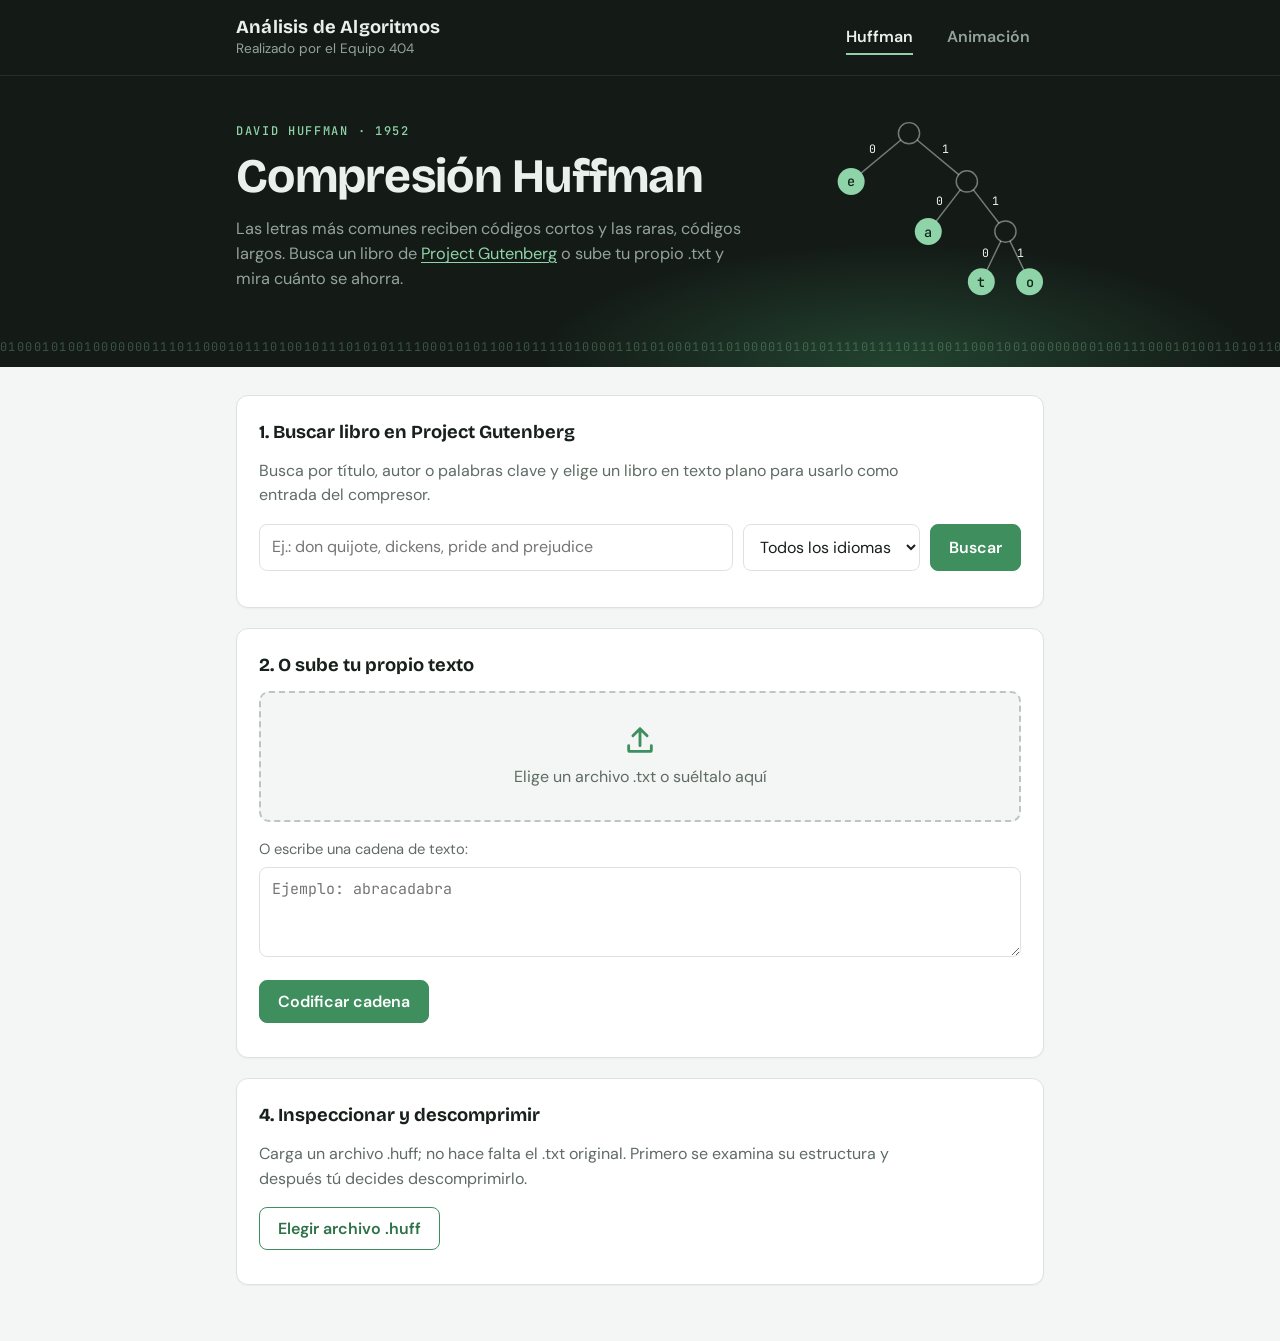
==== commit c51bc804: "Nuevo formato HUF v2 con CRC32, inspector del archivo comprimido y métricas ampliadas" ====
--- a/index.html
+++ b/index.html
@@ -106,6 +106,7 @@
         <button class="btn" id="dlHuff" type="button">Descargar comprimido (.huff)</button>
         <button class="btn" id="dlBack" type="button">Descargar recuperado (.txt)</button>
         <button class="btn ghost" id="dlBoth" type="button">Descargar ambos</button>
+        <button class="btn" id="toInspect" type="button">Inspeccionar este archivo</button>
         <button class="btn ghost" id="toggle" type="button">Ver tabla de códigos</button>
         <button class="btn ghost" id="toggleTree" type="button">Ver árbol de frecuencias</button>
       </div>
@@ -123,14 +124,38 @@
       </div>
     </div>
 
-    <div class="card">
-      <h2>4. Descomprimir</h2>
+    <div class="card" id="inspector">
+      <h2>4. Inspeccionar y descomprimir</h2>
+      <p class="sub">Carga un archivo .huff; no hace falta el .txt original. Primero se examina su estructura y después tú decides descomprimirlo.</p>
       <label class="btn ghost" for="huffIn" style="display:inline-block;cursor:pointer">Elegir archivo .huff</label>
       <input id="huffIn" type="file" accept=".huff" style="position:absolute;width:1px;height:1px;opacity:0">
       <div class="msg" id="decMsg" role="status" aria-live="polite"></div>
-      <div id="decBox" hidden>
-        <div class="preview" id="decPreview"></div>
-        <div class="actions"><button class="btn" id="decDl" type="button">Descargar .txt</button></div>
+      <div id="inspBox" hidden>
+        <h3>Metadatos del archivo</h3>
+        <dl class="kv" id="inspMeta"></dl>
+        <h3>Estructura interna</h3>
+        <div class="fmap" id="inspMap"></div>
+        <h3>Datos comprimidos (vista parcial en binario)</h3>
+        <pre class="bits" id="inspBits"></pre>
+        <details class="fold">
+          <summary>Códigos Huffman almacenados</summary>
+          <p class="hint">El formato guarda la longitud de cada código y los códigos se reconstruyen en forma canónica. Las frecuencias no se guardan.</p>
+          <div class="tablewrap"><table>
+            <thead><tr><th>Símbolo</th><th class="n">Bits</th><th>Código</th></tr></thead>
+            <tbody id="inspBody"></tbody>
+          </table></div>
+        </details>
+        <details class="fold">
+          <summary>Árbol de Huffman reconstruido</summary>
+          <p class="msg" id="inspTreeInfo"></p>
+          <div class="treewrap"><svg id="inspTree" class="ftree" role="img" aria-label="Árbol de Huffman reconstruido a partir del archivo"></svg></div>
+        </details>
+        <div class="actions"><button class="btn" id="inspDec" type="button">Descomprimir</button></div>
+        <div class="msg" id="decVerify" role="status" aria-live="polite"></div>
+        <div id="decBox" hidden>
+          <div class="preview" id="decPreview"></div>
+          <div class="actions"><button class="btn" id="decDl" type="button">Descargar .txt</button></div>
+        </div>
       </div>
     </div>
   </section>
@@ -196,20 +221,49 @@
   return table;
 }
 
-// Formato HUF1: "HUF1" | largo original (u32) | n símbolos (u16) | n × (byte, longitud) | bits
+// CRC32 del texto original: sirve para comprobar la integridad aunque el .txt ya no exista
+const CRC_TABLE = (() => {
+  const t = new Uint32Array(256);
+  for (let n = 0; n < 256; n++) {
+    let c = n;
+    for (let k = 0; k < 8; k++) c = (c & 1) ? (0xEDB88320 ^ (c >>> 1)) : (c >>> 1);
+    t[n] = c >>> 0;
+  }
+  return t;
+})();
+function crc32(data) {
+  let c = 0xFFFFFFFF;
+  for (let i = 0; i < data.length; i++) c = CRC_TABLE[(c ^ data[i]) & 255] ^ (c >>> 8);
+  return (c ^ 0xFFFFFFFF) >>> 0;
+}
+const hex32 = (n) => n.toString(16).toUpperCase().padStart(8, '0');
+
+/* Formato HUF versión 2 (.huff). Enteros en big-endian.
+     0   4   "HUF" + 0x02          marca e identificación de versión
+     4   4   tamaño original       bytes del texto (u32)
+     8   2   n                     símbolos distintos (u16)
+    10   1   bits válidos          bits usados del último byte de datos (1–8; 0 si no hay datos)
+    11   4   CRC32 del original    comprobación de integridad (u32)
+    15   2n  tabla de códigos      n pares (byte, longitud del código), ordenados por byte
+    15+2n    datos comprimidos     códigos canónicos concatenados; el último byte se rellena con ceros */
+const HUF_VERSION = 2, HUF_FIXED = 15;
+
 function huffmanCompress(data) {
   const { freq, syms, lengths, root } = buildLengths(data);
   const bitsTable = canonicalBits(lengths);
   let totalBits = 0;
   for (const b of syms) totalBits += freq[b] * lengths[b];
   const n = syms.length;
-  const headerSize = 10 + n * 2;
+  const headerSize = HUF_FIXED + n * 2;
+  const crc = crc32(data);
   const out = new Uint8Array(headerSize + Math.ceil(totalBits / 8));
-  out.set([0x48, 0x55, 0x46, 0x31], 0);
+  out.set([0x48, 0x55, 0x46, HUF_VERSION], 0);
   const dv = new DataView(out.buffer);
   dv.setUint32(4, data.length);
   dv.setUint16(8, n);
-  let p = 10;
+  out[10] = totalBits ? ((totalBits - 1) % 8) + 1 : 0;
+  dv.setUint32(11, crc);
+  let p = HUF_FIXED;
   for (const b of syms) { out[p++] = b; out[p++] = lengths[b]; }
   let cur = 0, nb = 0, o = headerSize;
   for (let i = 0; i < data.length; i++) {
@@ -220,57 +274,84 @@
     }
   }
   if (nb > 0) out[o] = cur << (8 - nb);
-  return { out, freq, syms, lengths, bitsTable, totalBits, headerSize, root };
-}
-
-function huffmanDecompress(bytes) {
-  if (bytes.length < 10 || bytes[0] !== 0x48 || bytes[1] !== 0x55 || bytes[2] !== 0x46 || bytes[3] !== 0x31)
-    throw new Error('El archivo no tiene el formato HUF1.');
+  return { out, freq, syms, lengths, bitsTable, totalBits, headerSize, root, crc };
+}
+
+// Lee y valida la cabecera y la tabla SIN descomprimir (lo usa el inspector)
+function huffmanParse(bytes) {
+  if (bytes.length < 4 || bytes[0] !== 0x48 || bytes[1] !== 0x55 || bytes[2] !== 0x46)
+    throw new Error('El archivo no es un .huff de esta aplicación (falta la marca «HUF»).');
+  if (bytes[3] !== HUF_VERSION) throw new Error(`Versión de formato no soportada: ${bytes[3]} (se esperaba ${HUF_VERSION}).`);
+  if (bytes.length < HUF_FIXED) throw new Error('Cabecera incompleta.');
   const dv = new DataView(bytes.buffer, bytes.byteOffset, bytes.byteLength);
-  const len = dv.getUint32(4), n = dv.getUint16(8);
-  const headerSize = 10 + n * 2;
+  const origLen = dv.getUint32(4), n = dv.getUint16(8), validBits = bytes[10], crc = dv.getUint32(11);
+  const headerSize = HUF_FIXED + n * 2;
   if (n > 256 || bytes.length < headerSize) throw new Error('Cabecera incompleta.');
-  const out = new Uint8Array(len);
-  if (len === 0) return out;
-  if (n === 0) throw new Error('Tabla de códigos vacía.');
-  const lengths = new Array(256).fill(0);
-  for (let i = 0; i < n; i++) lengths[bytes[10 + i * 2]] = bytes[11 + i * 2];
-  const bitsTable = canonicalBits(lengths);
-  const L = [-1], R = [-1], leaf = [-1];
-  for (let s = 0; s < 256; s++) {
-    const bits = bitsTable[s];
-    if (!bits) continue;
-    let node = 0;
-    for (let k = 0; k < bits.length; k++) {
-      const arr = bits[k] ? R : L;
-      if (arr[node] === -1) { arr[node] = L.length; L.push(-1); R.push(-1); leaf.push(-1); }
-      node = arr[node];
+  if (origLen > 0 && n === 0) throw new Error('Tabla de códigos vacía.');
+  const dataBytes = bytes.length - headerSize;
+  if (dataBytes > 0 && (validBits < 1 || validBits > 8)) throw new Error('Bits válidos del último byte fuera de rango.');
+  const totalBits = dataBytes ? (dataBytes - 1) * 8 + validBits : 0;
+  const lengths = new Array(256).fill(0), syms = [];
+  for (let i = 0; i < n; i++) {
+    const s = bytes[HUF_FIXED + i * 2], l = bytes[HUF_FIXED + i * 2 + 1];
+    if (l === 0 || lengths[s]) throw new Error('Tabla de códigos inválida.');
+    lengths[s] = l; syms.push(s);
+  }
+  if (n) { // desigualdad de Kraft: si no se cumple, esas longitudes no forman un árbol
+    const maxL = Math.max(...syms.map(s => lengths[s]));
+    let k = 0n;
+    for (const s of syms) k += 1n << BigInt(maxL - lengths[s]);
+    if (k > (1n << BigInt(maxL))) throw new Error('Las longitudes de código no forman un árbol válido.');
+  }
+  syms.sort((a, b) => a - b);
+  return { version: bytes[3], origLen, n, validBits, crc, headerSize, dataBytes, totalBits, lengths, syms,
+           bitsTable: canonicalBits(lengths), size: bytes.length };
+}
+
+// Descomprime y comprueba el CRC32. Devuelve { data, crcStored, crcCalc, crcOk }
+function huffmanDecompress(bytes, info) {
+  const h = info || huffmanParse(bytes);
+  const out = new Uint8Array(h.origLen);
+  if (h.origLen > 0) {
+    const L = [-1], R = [-1], leaf = [-1];
+    for (const s of h.syms) {
+      const bits = h.bitsTable[s];
+      let node = 0;
+      for (let k = 0; k < bits.length; k++) {
+        const arr = bits[k] ? R : L;
+        if (arr[node] === -1) { arr[node] = L.length; L.push(-1); R.push(-1); leaf.push(-1); }
+        node = arr[node];
+      }
+      leaf[node] = s;
     }
-    leaf[node] = s;
-  }
-  let node = 0, o = 0;
-  outer: for (let i = headerSize; i < bytes.length; i++) {
-    const byte = bytes[i];
-    for (let k = 7; k >= 0; k--) {
-      node = ((byte >> k) & 1) ? R[node] : L[node];
-      if (node === -1) throw new Error('Datos corruptos.');
-      if (leaf[node] !== -1) {
-        out[o++] = leaf[node]; node = 0;
-        if (o === len) break outer;
+    let node = 0, o = 0, used = 0;
+    outer: for (let i = h.headerSize; i < bytes.length; i++) {
+      const byte = bytes[i];
+      for (let k = 7; k >= 0; k--) {
+        used++;
+        node = ((byte >> k) & 1) ? R[node] : L[node];
+        if (node === -1) throw new Error('Datos corruptos.');
+        if (leaf[node] !== -1) {
+          out[o++] = leaf[node]; node = 0;
+          if (o === h.origLen) break outer;
+        }
       }
     }
-  }
-  if (o !== len) throw new Error('Faltan datos en el archivo.');
-  return out;
+    if (o !== h.origLen) throw new Error('Faltan datos en el archivo.');
+    if (used !== h.totalBits) throw new Error('La cantidad de bits de los datos no coincide con el encabezado.');
+  }
+  const crcCalc = crc32(out);
+  return { data: out, crcStored: h.crc, crcCalc, crcOk: crcCalc === h.crc };
 }
 
 /* ===== Interfaz Huffman ===== */
 const $ = (s) => document.querySelector(s);
 const fmtN = (n) => n.toLocaleString('es-MX');
 function fmtBytes(n) {
-  if (n < 1024) return n + ' B';
-  if (n < 1048576) return (n / 1024).toFixed(1) + ' KB';
-  return (n / 1048576).toFixed(2) + ' MB';
+  const a = Math.abs(n), sg = n < 0 ? '−' : '';
+  if (a < 1024) return sg + a + ' B';
+  if (a < 1048576) return sg + (a / 1024).toFixed(1) + ' KB';
+  return sg + (a / 1048576).toFixed(2) + ' MB';
 }
 function download(name, bytes, mime) {
   const url = URL.createObjectURL(new Blob([bytes], { type: mime }));
@@ -288,6 +369,8 @@
   if (kind === 'bytes') return fmtBytes(Math.round(v));
   if (kind === 'pct') return v.toFixed(1) + ' %';
   if (kind === 'ms') return v.toFixed(2) + ' ms';
+  if (kind === 'int') return fmtN(Math.round(v));
+  if (kind === 'ratio') return v.toFixed(2) + ' : 1';
   return v.toFixed(2);
 }
 function countUp() {
@@ -360,11 +443,13 @@
   const res = huffmanCompress(raw);
   const t1 = performance.now(); // Detener cronómetro
 
-  const back = huffmanDecompress(res.out);
-  const same = back.length === raw.length && back.every((v, i) => v === raw[i]);
-  
+  // Integridad: se descomprime el archivo generado y se compara byte a byte y por CRC32
+  const dec = huffmanDecompress(res.out);
+  const back = dec.data;
+  const same = back.length === raw.length && dec.crcOk && back.every((v, i) => v === raw[i]);
+
   res.timeMs = +(t1 - t0).toFixed(2); // Guardar el tiempo
-  
+
   current = { name, raw, res, back };
   showResult(raw, res, same);
 }
@@ -498,17 +583,19 @@
 
 /* ===== Árbol de frecuencias =====
    Se arma a partir de la tabla de códigos: cada bit 0 va a la izquierda y cada 1 a la derecha.
-   Así el dibujo coincide exactamente con los códigos de la tabla. Cada nodo interno
-   guarda la suma de las frecuencias de las hojas que tiene debajo. */
+   Así el dibujo coincide exactamente con los códigos de la tabla. Si se conocen las frecuencias,
+   cada nodo interno guarda la suma de las hojas que tiene debajo; el inspector no las tiene
+   (el formato solo guarda longitudes), así que dibuja el mismo árbol sin pesos. */
 function buildTree(res) {
   const root = { w: 0 };
   for (const s of res.syms) {
     let n = root;
-    n.w += res.freq[s];
+    const w = res.freq ? res.freq[s] : 0;
+    n.w += w;
     for (const bit of res.bitsTable[s]) {
       const side = bit ? 'r' : 'l';
       n = n[side] || (n[side] = { w: 0 });
-      n.w += res.freq[s];
+      n.w += w;
     }
     n.sym = s;
   }
@@ -517,9 +604,9 @@
 
 const fmtShort = (n) => n >= 1e6 ? (n / 1e6).toFixed(1) + 'M' : n >= 1e4 ? Math.round(n / 1e3) + 'k' : String(n);
 
-function drawTree(res) {
+function drawTree(res, svg, infoEl) {
   const GAP = 46, LEVEL = 70, PAD = 30, R = 16;
-  const root = buildTree(res);
+  const root = buildTree(res), hasW = !!res.freq;
   let leaves = 0, depth = 0;
   // Posición: las hojas se reparten de izquierda a derecha; cada padre queda al centro de sus hijos
   (function place(n, d) {
@@ -531,7 +618,6 @@
     n.x = kids.reduce((s, k) => s + k.x, 0) / kids.length;
   })(root, 0);
 
-  const svg = $('#treeSvg');
   const W = PAD * 2 + (leaves - 1) * GAP, H = PAD * 2 + depth * LEVEL + 18;
   svg.setAttribute('viewBox', `0 0 ${W} ${H}`);
   svg.setAttribute('width', W);
@@ -555,65 +641,34 @@
     }
     const g = el('g', { class: n.sym !== undefined ? 'leaf' : 'inner' });
     if (n.sym !== undefined) {
-      g.append(el('title', {}, `${symLabel(n.sym)} · frecuencia ${fmtN(n.w)} · código ${code}`));
+      g.append(el('title', {}, `${symLabel(n.sym)} · ${hasW ? 'frecuencia ' + fmtN(n.w) + ' · ' : ''}código ${code}`));
       g.append(el('circle', { cx: n.x, cy: n.y, r: R }));
       const label = symLabel(n.sym);
       g.append(el('text', { class: 'sym' + (label.length > 2 ? ' long' : ''), x: n.x, y: n.y }, label));
-      g.append(el('text', { class: 'w', x: n.x, y: n.y + R + 11 }, fmtShort(n.w)));
+      if (hasW) g.append(el('text', { class: 'w', x: n.x, y: n.y + R + 11 }, fmtShort(n.w)));
     } else {
-      g.append(el('title', {}, `Nodo interno · suma ${fmtN(n.w)}`));
+      g.append(el('title', {}, hasW ? `Nodo interno · suma ${fmtN(n.w)}` : 'Nodo interno'));
       g.append(el('circle', { cx: n.x, cy: n.y, r: R }));
-      g.append(el('text', { class: 'sum', x: n.x, y: n.y }, fmtShort(n.w)));
+      if (hasW) g.append(el('text', { class: 'sum', x: n.x, y: n.y }, fmtShort(n.w)));
     }
     nodes.append(g);
   })(root, '');
   svg.append(edges, nodes);
-  setMsg($('#treeInfo'), `${leaves} ${leaves === 1 ? 'hoja (símbolo distinto)' : 'hojas (símbolos distintos)'}, profundidad ${depth}. Izquierda = 0, derecha = 1. Pasa el cursor sobre una hoja para ver su código.`);
-}
-
-function showResult(raw, res, same) {
-  $('#result').hidden = false;
-  
-  const saving = 100 * (1 - res.out.length / raw.length);
-  const savedBytes = raw.length - res.out.length; // Cálculo exacto del ahorro
-  
-  const stat = (label, num, kind, main) => `<div class="stat${main ? ' main' : ''}"><b data-num="${num}" data-kind="${kind}">0</b><span>${label}</span></div>`;
-  
-  // Panel con las 5 métricas requeridas
-  $('#stats').innerHTML =
-    stat('Original', raw.length, 'bytes') +
-    stat('Comprimido', res.out.length, 'bytes') +
-    stat('Ahorro neto', savedBytes, 'bytes') +
-    stat('Reducción', saving, 'pct', true) +
-    stat('Tiempo de proceso', res.timeMs, 'ms'); 
-    
-  countUp();
-  
-  // Barras con bytes exactos y equivalente en KB/MB
-  const row = (label, cls, bytes) => `<div class="cmp-row"><span>${label}</span><div class="cmp-track"><div class="cmp-fill ${cls}"></div><span class="cmp-text">${fmtN(bytes)} bytes (${fmtBytes(bytes)})</span></div></div>`;
-  
-  const pct = Math.max(2, Math.min(100, 100 * res.out.length / raw.length));
-  $('#cmp').innerHTML = row('Original', '', raw.length) + row('Huffman', 'small', res.out.length);
-  
-  const fills = document.querySelectorAll('#cmp .cmp-fill');
-  requestAnimationFrame(() => requestAnimationFrame(() => {
-    fills[0].style.width = '100%';
-    fills[1].style.width = pct + '%';
-  }));
-
-  setMsg($('#verify'), same ? 'Verificado: al descomprimir se obtiene el mismo texto.' : 'Error: el texto descomprimido no coincide.', same ? 'ok' : 'err');
-
-  const rows = res.syms.slice().sort((a, b) => res.freq[b] - res.freq[a] || a - b);
-  const body = $('#body');
+  setMsg(infoEl, `${leaves} ${leaves === 1 ? 'hoja (símbolo distinto)' : 'hojas (símbolos distintos)'}, profundidad ${depth}. Izquierda = 0, derecha = 1. Pasa el cursor sobre una hoja para ver su código.`);
+}
+
+// Llena una tabla de códigos; con frecuencias (resultado) o solo con longitudes (inspector)
+function fillCodeTable(body, res, withFreq) {
+  const len = (b) => res.bitsTable[b].length;
+  const rows = res.syms.slice().sort(withFreq
+    ? (a, b) => res.freq[b] - res.freq[a] || a - b
+    : (a, b) => len(a) - len(b) || a - b);
   body.replaceChildren();
   for (const b of rows) {
     const tr = document.createElement('tr');
-    const cells = [
-      [symLabel(b), ''],
-      [fmtN(res.freq[b]), 'n'],
-      [String(res.lengths[b]), 'n'],
-      [Array.from(res.bitsTable[b]).join(''), 'c']
-    ];
+    const cells = [[symLabel(b), '']];
+    if (withFreq) cells.push([fmtN(res.freq[b]), 'n']);
+    cells.push([String(len(b)), 'n'], [Array.from(res.bitsTable[b]).join(''), 'c']);
     for (const [text, cls] of cells) {
       const td = document.createElement('td');
       td.textContent = text;
@@ -623,7 +678,43 @@
     body.append(tr);
   }
   Array.from(body.children).forEach((tr, i) => { tr.style.animationDelay = Math.min(i, 24) * 25 + 'ms'; });
-  drawTree(res);
+}
+
+function showResult(raw, res, same) {
+  $('#result').hidden = false;
+
+  const out = res.out.length, saved = raw.length - out, saving = 100 * saved / raw.length;
+  const stat = (label, num, kind, main, sub) =>
+    `<div class="stat${main ? ' main' : ''}"><b data-num="${num}" data-kind="${kind}">0</b><span>${label}</span>${sub ? `<em>${sub}</em>` : ''}</div>`;
+
+  // Métricas: tamaños en bytes y KB/MB, ahorro, reducción, razón, símbolos distintos y tiempo
+  $('#stats').innerHTML =
+    stat('Original', raw.length, 'bytes', false, fmtN(raw.length) + ' bytes') +
+    stat('Comprimido', out, 'bytes', false, fmtN(out) + ' bytes') +
+    stat('Ahorro neto', saved, 'bytes', false, fmtN(saved) + ' bytes') +
+    stat('Reducción', saving, 'pct', true) +
+    stat('Razón de compresión', raw.length / out, 'ratio') +
+    stat('Símbolos distintos', res.syms.length, 'int') +
+    stat('Tiempo de proceso', res.timeMs, 'ms');
+
+  countUp();
+
+  // Barras con bytes exactos y equivalente en KB/MB
+  const row = (label, cls, bytes) => `<div class="cmp-row"><span>${label}</span><div class="cmp-track"><div class="cmp-fill ${cls}"></div><span class="cmp-text">${fmtN(bytes)} bytes (${fmtBytes(bytes)})</span></div></div>`;
+  const pct = Math.max(2, Math.min(100, 100 * out / raw.length));
+  $('#cmp').innerHTML = row('Original', '', raw.length) + row('Huffman', 'small', out);
+  const fills = document.querySelectorAll('#cmp .cmp-fill');
+  requestAnimationFrame(() => requestAnimationFrame(() => {
+    fills[0].style.width = '100%';
+    fills[1].style.width = pct + '%';
+  }));
+
+  setMsg($('#verify'), same
+    ? `Verificado: al descomprimir se obtiene el mismo texto (comparación byte a byte y CRC32 ${hex32(res.crc)}).`
+    : 'Error: el texto descomprimido no coincide.', same ? 'ok' : 'err');
+
+  fillCodeTable($('#body'), res, true);
+  drawTree(res, $('#treeSvg'), $('#treeInfo'));
   $('#result').scrollIntoView({ behavior: reduceMotion ? 'auto' : 'smooth', block: 'start' });
 }
 
@@ -678,25 +769,112 @@
   setTimeout(dlRecovered, 400); // separados para que el navegador no bloquee la segunda descarga
 });
 
-let decoded = null, decName = 'texto';
+/* ===== Inspector del archivo comprimido ===== */
+let insp = null; // { bytes, name, info, decoded }
+
+function inspectBytes(bytes, name) {
+  const m = $('#decMsg');
+  insp = null;
+  $('#decBox').hidden = true;
+  setMsg($('#decVerify'), '');
+  try {
+    const info = huffmanParse(bytes);
+    insp = { bytes, name, info, decoded: null };
+    renderInspector(insp);
+    $('#inspBox').hidden = false;
+    setMsg(m, `Archivo cargado: ${name}. La estructura se leyó sin usar el .txt original; aún no se ha descomprimido.`, 'ok');
+  } catch (err) {
+    $('#inspBox').hidden = true;
+    setMsg(m, err.message, 'err');
+  }
+}
+
+function renderInspector({ bytes, name, info }) {
+  const dot = name.lastIndexOf('.');
+  const base = dot > 0 ? name.slice(0, dot) : name, ext = dot > 0 ? name.slice(dot) : '(sin extensión)';
+  const saved = info.origLen - bytes.length;
+  const rows = [
+    ['Nombre', base], ['Extensión', ext],
+    ['Formato', `HUF · versión ${info.version}`],
+    ['Tamaño original', `${fmtN(info.origLen)} bytes (${fmtBytes(info.origLen)})`],
+    ['Tamaño comprimido', `${fmtN(bytes.length)} bytes (${fmtBytes(bytes.length)})`],
+    ['Ahorro', `${fmtN(saved)} bytes (${fmtBytes(saved)})`],
+    ['Reducción', info.origLen ? (100 * saved / info.origLen).toFixed(1) + ' %' : '—'],
+    ['Razón de compresión', info.origLen ? (info.origLen / bytes.length).toFixed(2) + ' : 1' : '—'],
+    ['Símbolos distintos', fmtN(info.n)],
+    ['Bits codificados', fmtN(info.totalBits)],
+    ['Bits válidos del último byte', `${info.validBits} de 8`],
+    ['CRC32 del original', hex32(info.crc)]
+  ];
+  const kv = $('#inspMeta');
+  kv.replaceChildren();
+  for (const [k, v] of rows) {
+    const d = document.createElement('div'), dt = document.createElement('dt'), dd = document.createElement('dd');
+    dt.textContent = k; dd.textContent = v;
+    d.append(dt, dd); kv.append(d);
+  }
+
+  // Mapa proporcional del archivo: cabecera fija, tabla de códigos y datos
+  const parts = [['h', 'Cabecera', HUF_FIXED], ['t', 'Tabla de códigos', info.n * 2], ['d', 'Datos', info.dataBytes]].filter(p => p[2] > 0);
+  const map = $('#inspMap');
+  map.replaceChildren();
+  for (const [cls, label, size] of parts) {
+    const sp = document.createElement('span');
+    sp.className = cls;
+    sp.style.flex = Math.max(size / bytes.length, 0.12) * 100 + ' 1 0';
+    sp.textContent = `${label} · ${fmtN(size)} B`;
+    sp.title = sp.textContent;
+    map.append(sp);
+  }
+
+  // Vista parcial de los datos: primeros 64 bytes en binario, 4 por línea
+  const SHOW = Math.min(info.dataBytes, 64), lines = [];
+  for (let i = 0; i < SHOW; i += 4) {
+    const grp = [];
+    for (let j = i; j < Math.min(i + 4, SHOW); j++) grp.push(bytes[info.headerSize + j].toString(2).padStart(8, '0'));
+    lines.push(i.toString(16).toUpperCase().padStart(4, '0') + '  ' + grp.join(' '));
+  }
+  if (info.dataBytes > SHOW) lines.push(`… y ${fmtN(info.dataBytes - SHOW)} bytes más`);
+  if (info.dataBytes) lines.push(`(en el último byte solo cuentan los primeros ${info.validBits} bits; el resto es relleno)`);
+  $('#inspBits').textContent = lines.join('\n') || '(sin datos)';
+
+  fillCodeTable($('#inspBody'), info, false);
+  drawTree(info, $('#inspTree'), $('#inspTreeInfo'));
+}
+
 $('#huffIn').addEventListener('change', async (e) => {
   const f = e.target.files[0];
   if (!f) return;
-  const m = $('#decMsg');
-  decoded = null;
+  inspectBytes(new Uint8Array(await f.arrayBuffer()), f.name);
+  e.target.value = ''; // permite volver a elegir el mismo archivo
+});
+$('#toInspect').addEventListener('click', () => {
+  if (!current) return;
+  inspectBytes(current.res.out, current.name + '.huff');
+  $('#inspector').scrollIntoView({ behavior: reduceMotion ? 'auto' : 'smooth', block: 'start' });
+});
+// La descompresión es una acción explícita, separada de la inspección
+$('#inspDec').addEventListener('click', () => {
+  if (!insp) return;
+  const v = $('#decVerify');
   try {
-    decoded = huffmanDecompress(new Uint8Array(await f.arrayBuffer()));
-    decName = f.name.replace(/\.huff$/i, '');
-    setMsg(m, 'Descomprimido: ' + fmtN(decoded.length) + ' bytes.', 'ok');
-    $('#decPreview').textContent = new TextDecoder('utf-8').decode(decoded.subarray(0, 1500)) + (decoded.length > 1500 ? '\n…' : '');
+    const t0 = performance.now();
+    const r = huffmanDecompress(insp.bytes, insp.info);
+    const ms = (performance.now() - t0).toFixed(2);
+    insp.decoded = r.data;
+    $('#decPreview').textContent = new TextDecoder('utf-8').decode(r.data.subarray(0, 1500)) + (r.data.length > 1500 ? '\n…' : '');
     $('#decBox').hidden = false;
+    setMsg(v, r.crcOk
+      ? `Descomprimido: ${fmtN(r.data.length)} bytes en ${ms} ms. Integridad verificada: el CRC32 calculado (${hex32(r.crcCalc)}) coincide con el guardado en el archivo.`
+      : `Error de integridad: CRC32 calculado ${hex32(r.crcCalc)} distinto del guardado ${hex32(r.crcStored)}. El archivo puede estar dañado.`, r.crcOk ? 'ok' : 'err');
   } catch (err) {
-    setMsg(m, err.message, 'err');
     $('#decBox').hidden = true;
-  }
-  e.target.value = ''; // permite volver a elegir el mismo archivo
-});
-$('#decDl').addEventListener('click', () => decoded && download(decName + '_recuperado.txt', decoded, 'text/plain;charset=utf-8'));
+    setMsg(v, err.message, 'err');
+  }
+});
+$('#decDl').addEventListener('click', () => {
+  if (insp && insp.decoded) download(insp.name.replace(/\.huff$/i, '') + '_recuperado.txt', insp.decoded, 'text/plain;charset=utf-8');
+});
 </script>
 </body>
 </html>
--- a/estilos.css
+++ b/estilos.css
@@ -317,3 +317,19 @@
 .gut-btns { display: flex; flex-wrap: wrap; align-items: center; gap: 8px 14px; }
 .gut-btns a { color: var(--accent-dark); font-size: .88rem; text-underline-offset: 3px; }
 .gut-btns .btn { padding: 7px 14px; font-size: .92rem; }
+
+/* ---------- Métricas ampliadas e inspector ---------- */
+.stat em { display: block; margin-top: 2px; font: 500 11px var(--font-mono); font-style: normal; color: var(--muted); }
+.card h3 { font-size: 1rem; margin: 20px 0 8px; }
+.kv { display: grid; grid-template-columns: repeat(auto-fit, minmax(200px, 1fr)); gap: 8px; margin: 0; }
+.kv > div { background: var(--bg); border: 1px solid var(--line); border-radius: 8px; padding: 8px 12px; min-width: 0; }
+.kv dt { font-size: .76rem; color: var(--muted); }
+.kv dd { margin: 0; font: 500 .92rem var(--font-mono); overflow-wrap: anywhere; }
+.fmap { display: flex; gap: 3px; }
+.fmap span { display: block; min-width: 0; overflow: hidden; white-space: nowrap; text-overflow: ellipsis; text-align: center; line-height: 44px; padding: 0 6px; border-radius: 6px; font: 500 11px var(--font-mono); color: #10261A; }
+.fmap .h { background: #CFE9D8; }
+.fmap .t { background: var(--leaf); }
+.fmap .d { background: var(--accent); color: #fff; }
+.bits { margin: 0; padding: 12px 14px; background: var(--bg); border: 1px solid var(--line); border-radius: 8px; font: 12.5px/1.7 var(--font-mono); overflow: auto; max-height: 260px; }
+.fold { margin-top: 12px; border: 1px solid var(--line); border-radius: 8px; padding: 0 14px 12px; }
+.fold > summary { cursor: pointer; padding: 10px 0; font-weight: 600; }
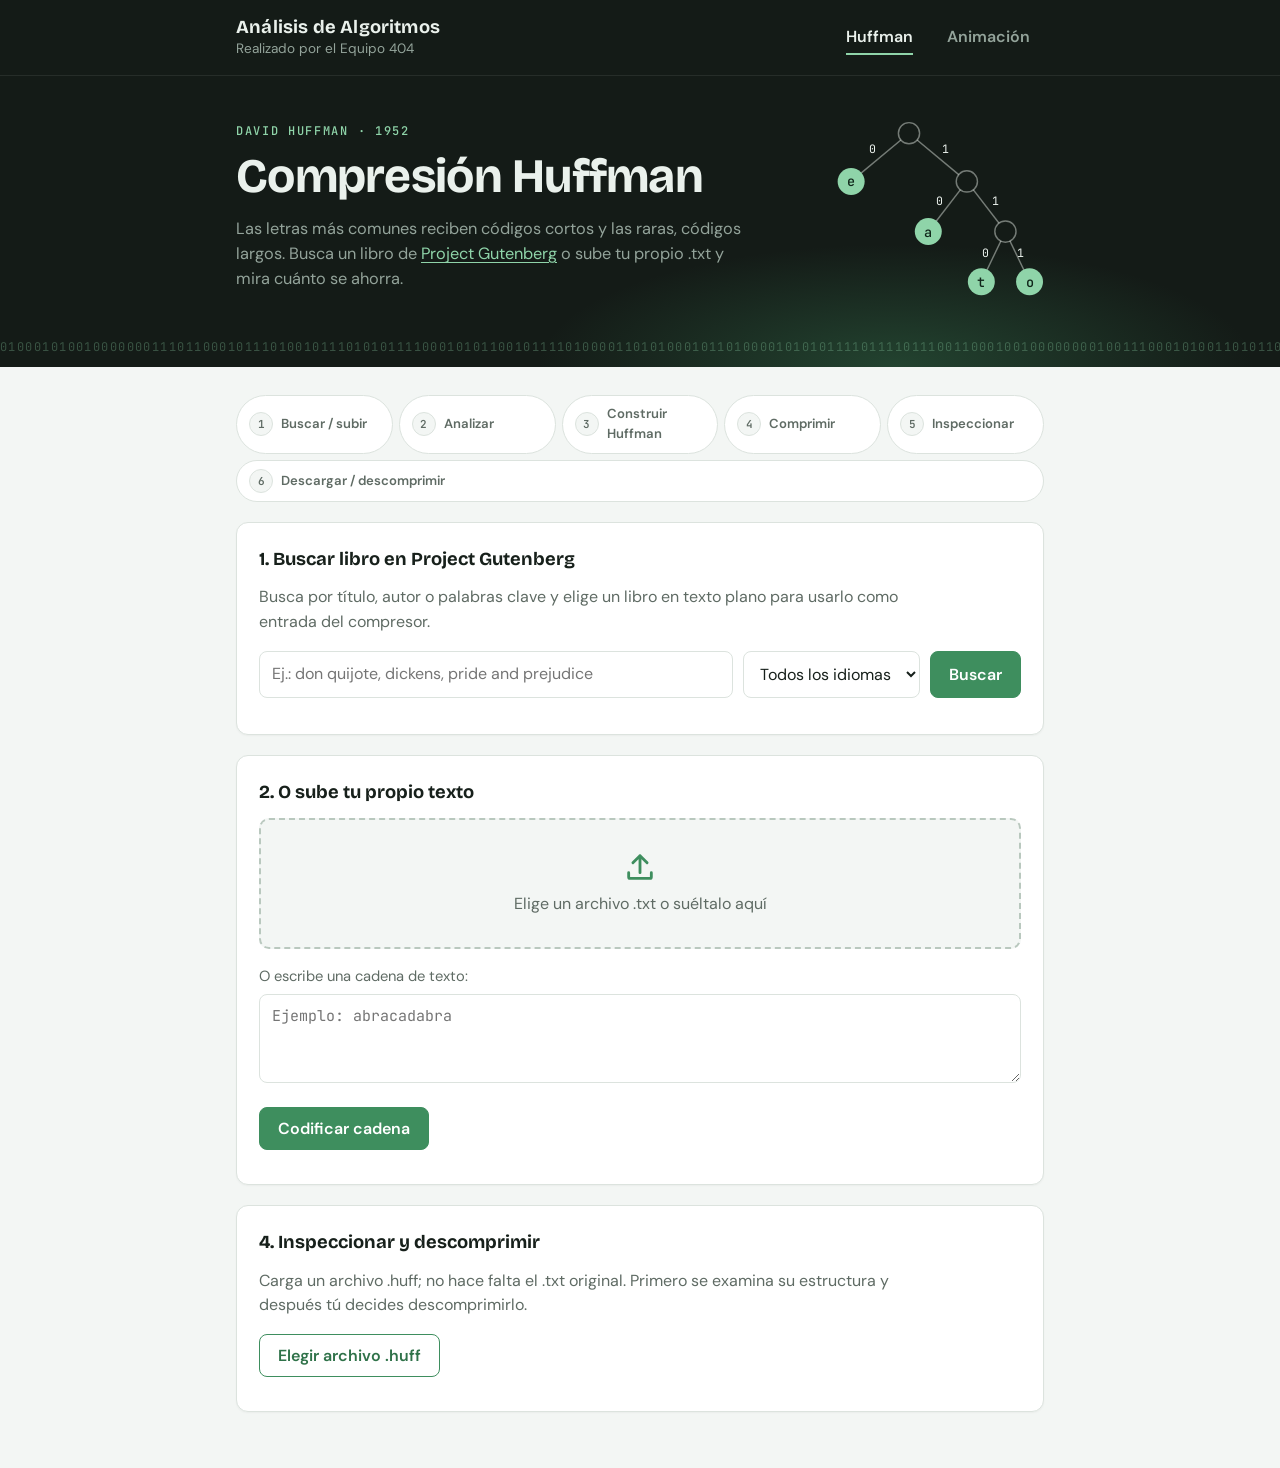
==== commit 357584f0: "Agrega flujo guiado, construcción paso a paso del árbol y README con documentación del formato" ====
--- a/index.html
+++ b/index.html
@@ -59,6 +59,15 @@
 <div class="wrap">
 <main>
 
+  <ol class="flow" id="flow" aria-label="Flujo de la aplicación">
+    <li data-s="1">Buscar / subir</li>
+    <li data-s="2">Analizar</li>
+    <li data-s="3">Construir Huffman</li>
+    <li data-s="4">Comprimir</li>
+    <li data-s="5">Inspeccionar</li>
+    <li data-s="6">Descargar / descomprimir</li>
+  </ol>
+
   <section id="huffman" class="stack">
 
     <div class="card" id="gutCard">
@@ -102,6 +111,11 @@
       <div class="stats" id="stats"></div>
       <div class="cmp" id="cmp"></div>
       <div class="msg" id="verify"></div>
+      <details class="fold" id="mergeBox" hidden>
+        <summary id="mergeSum"></summary>
+        <p class="hint">En cada paso se toman los dos nodos de menor frecuencia y se fusionan en un nodo nuevo (N1, N2…) cuyo peso es la suma. El último nodo es la raíz del árbol.</p>
+        <ol class="steps" id="mergeList"></ol>
+      </details>
       <div class="actions">
         <button class="btn" id="dlHuff" type="button">Descargar comprimido (.huff)</button>
         <button class="btn" id="dlBack" type="button">Descargar recuperado (.txt)</button>
@@ -180,6 +194,7 @@
   const lengths = new Array(256).fill(0);
 
   let root = null;
+  const merges = []; // fusiones del algoritmo voraz, para mostrarlas paso a paso
 
   if (syms.length === 1) {
     lengths[syms[0]] = 1;
@@ -190,7 +205,10 @@
     while (nodes.length > 1) {
       nodes.sort((a, b) => a.w - b.w || a.id - b.id);
       const a = nodes.shift(), b = nodes.shift();
-      nodes.push({ w: a.w + b.w, id: id++, l: a, r: b });
+      const nuevo = { w: a.w + b.w, id: id++, l: a, r: b };
+      nodes.push(nuevo);
+      const lab = (n) => n.sym !== undefined ? symLabel(n.sym) : 'N' + (n.id - syms.length + 1);
+      merges.push({ a: lab(a), wa: a.w, b: lab(b), wb: b.w, to: lab(nuevo), w: nuevo.w });
     }
     (function walk(n, d) {
       if (n.sym !== undefined) { lengths[n.sym] = d; return; }
@@ -200,7 +218,7 @@
     root = nodes[0]; // Capturar la raíz
   }
 
-  return { freq, syms, lengths, root };
+  return { freq, syms, lengths, root, merges };
 }
 
 function canonicalBits(lengths) {
@@ -249,7 +267,7 @@
 const HUF_VERSION = 2, HUF_FIXED = 15;
 
 function huffmanCompress(data) {
-  const { freq, syms, lengths, root } = buildLengths(data);
+  const { freq, syms, lengths, root, merges } = buildLengths(data);
   const bitsTable = canonicalBits(lengths);
   let totalBits = 0;
   for (const b of syms) totalBits += freq[b] * lengths[b];
@@ -274,7 +292,7 @@
     }
   }
   if (nb > 0) out[o] = cur << (8 - nb);
-  return { out, freq, syms, lengths, bitsTable, totalBits, headerSize, root, crc };
+  return { out, freq, syms, lengths, bitsTable, totalBits, headerSize, root, crc, merges };
 }
 
 // Lee y valida la cabecera y la tabla SIN descomprimir (lo usa el inspector)
@@ -365,6 +383,22 @@
 
 /* Animaciones del resultado */
 const reduceMotion = matchMedia('(prefers-reduced-motion: reduce)').matches;
+
+/* Indicador del flujo: BUSCAR/SUBIR → ANALIZAR → CONSTRUIR → COMPRIMIR → INSPECCIONAR → DESCARGAR/DESCOMPRIMIR.
+   done = último paso completado; el siguiente se marca como pendiente. */
+let flowTimers = [];
+function setFlow(done, animate) {
+  flowTimers.forEach(clearTimeout);
+  flowTimers = [];
+  const paint = (d) => document.querySelectorAll('#flow li').forEach(li => {
+    const n = +li.dataset.s;
+    li.classList.toggle('done', n <= d);
+    li.classList.toggle('next', n === d + 1);
+  });
+  if (!animate || reduceMotion) { paint(done); return; }
+  paint(0);
+  for (let d = 1; d <= done; d++) flowTimers.push(setTimeout(() => paint(d), d * 280));
+}
 function formatStat(v, kind) {
   if (kind === 'bytes') return fmtBytes(Math.round(v));
   if (kind === 'pct') return v.toFixed(1) + ' %';
@@ -413,6 +447,7 @@
   if (!file) return;
   current = null;
   $('#result').hidden = true;
+  setFlow(0);
   const error = checkFile(file);
   if (error) { setMsg(msg, error, 'err'); return; }
   try {
@@ -452,6 +487,7 @@
 
   current = { name, raw, res, back };
   showResult(raw, res, same);
+  setFlow(4, true); // buscar/subir, analizar, construir y comprimir ya ocurrieron
 }
 
 /* ===== Buscador de Project Gutenberg =====
@@ -709,6 +745,27 @@
     fills[1].style.width = pct + '%';
   }));
 
+  // Construcción paso a paso del árbol: se muestran las primeras fusiones y las últimas
+  const mg = res.merges || [], ml = $('#mergeList');
+  ml.replaceChildren();
+  $('#mergeBox').hidden = !mg.length;
+  $('#mergeSum').textContent = `Construcción paso a paso del árbol (${fmtN(mg.length)} fusiones)`;
+  const addStep = (m, i) => {
+    const li = document.createElement('li');
+    li.value = i + 1;
+    li.textContent = `${m.a} (${fmtN(m.wa)}) + ${m.b} (${fmtN(m.wb)}) → ${m.to} (${fmtN(m.w)})`;
+    ml.append(li);
+  };
+  if (mg.length <= 20) mg.forEach(addStep);
+  else {
+    mg.slice(0, 15).forEach(addStep);
+    const gap = document.createElement('li');
+    gap.className = 'gap'; gap.value = 16;
+    gap.textContent = `… ${fmtN(mg.length - 18)} fusiones intermedias …`;
+    ml.append(gap);
+    mg.slice(-3).forEach((m, k) => addStep(m, mg.length - 3 + k));
+  }
+
   setMsg($('#verify'), same
     ? `Verificado: al descomprimir se obtiene el mismo texto (comparación byte a byte y CRC32 ${hex32(res.crc)}).`
     : 'Error: el texto descomprimido no coincide.', same ? 'ok' : 'err');
@@ -782,6 +839,7 @@
     insp = { bytes, name, info, decoded: null };
     renderInspector(insp);
     $('#inspBox').hidden = false;
+    setFlow(5);
     setMsg(m, `Archivo cargado: ${name}. La estructura se leyó sin usar el .txt original; aún no se ha descomprimido.`, 'ok');
   } catch (err) {
     $('#inspBox').hidden = true;
@@ -862,6 +920,7 @@
     const r = huffmanDecompress(insp.bytes, insp.info);
     const ms = (performance.now() - t0).toFixed(2);
     insp.decoded = r.data;
+    setFlow(6);
     $('#decPreview').textContent = new TextDecoder('utf-8').decode(r.data.subarray(0, 1500)) + (r.data.length > 1500 ? '\n…' : '');
     $('#decBox').hidden = false;
     setMsg(v, r.crcOk
--- a/estilos.css
+++ b/estilos.css
@@ -333,3 +333,20 @@
 .bits { margin: 0; padding: 12px 14px; background: var(--bg); border: 1px solid var(--line); border-radius: 8px; font: 12.5px/1.7 var(--font-mono); overflow: auto; max-height: 260px; }
 .fold { margin-top: 12px; border: 1px solid var(--line); border-radius: 8px; padding: 0 14px 12px; }
 .fold > summary { cursor: pointer; padding: 10px 0; font-weight: 600; }
+
+/* ---------- Flujo de la aplicación ---------- */
+.flow { list-style: none; counter-reset: paso; margin: 0; padding: 0; display: flex; flex-wrap: wrap; gap: 6px; }
+.flow li {
+  counter-increment: paso; flex: 1 1 140px; display: flex; align-items: center; gap: 8px; padding: 8px 12px;
+  background: var(--surface); border: 1px solid var(--line); border-radius: 999px; color: var(--muted);
+  font-size: .82rem; font-weight: 600; transition: color .3s, background .3s, border-color .3s;
+}
+.flow li::before {
+  content: counter(paso); flex: none; width: 22px; height: 22px; border-radius: 50%; display: grid; place-items: center;
+  background: var(--bg); border: 1px solid var(--line); font: 600 11px var(--font-mono); transition: background .3s, color .3s;
+}
+.flow li.next { color: var(--ink); border: 1px dashed var(--accent); }
+.flow li.done { color: var(--accent-dark); background: var(--accent-soft); border-color: var(--accent); }
+.flow li.done::before { content: "✓"; background: var(--accent); border-color: var(--accent); color: #fff; }
+.steps { margin: 8px 0 0; padding-left: 28px; font: 12.5px/1.9 var(--font-mono); overflow-x: auto; }
+.steps .gap { list-style: none; color: var(--muted); }
